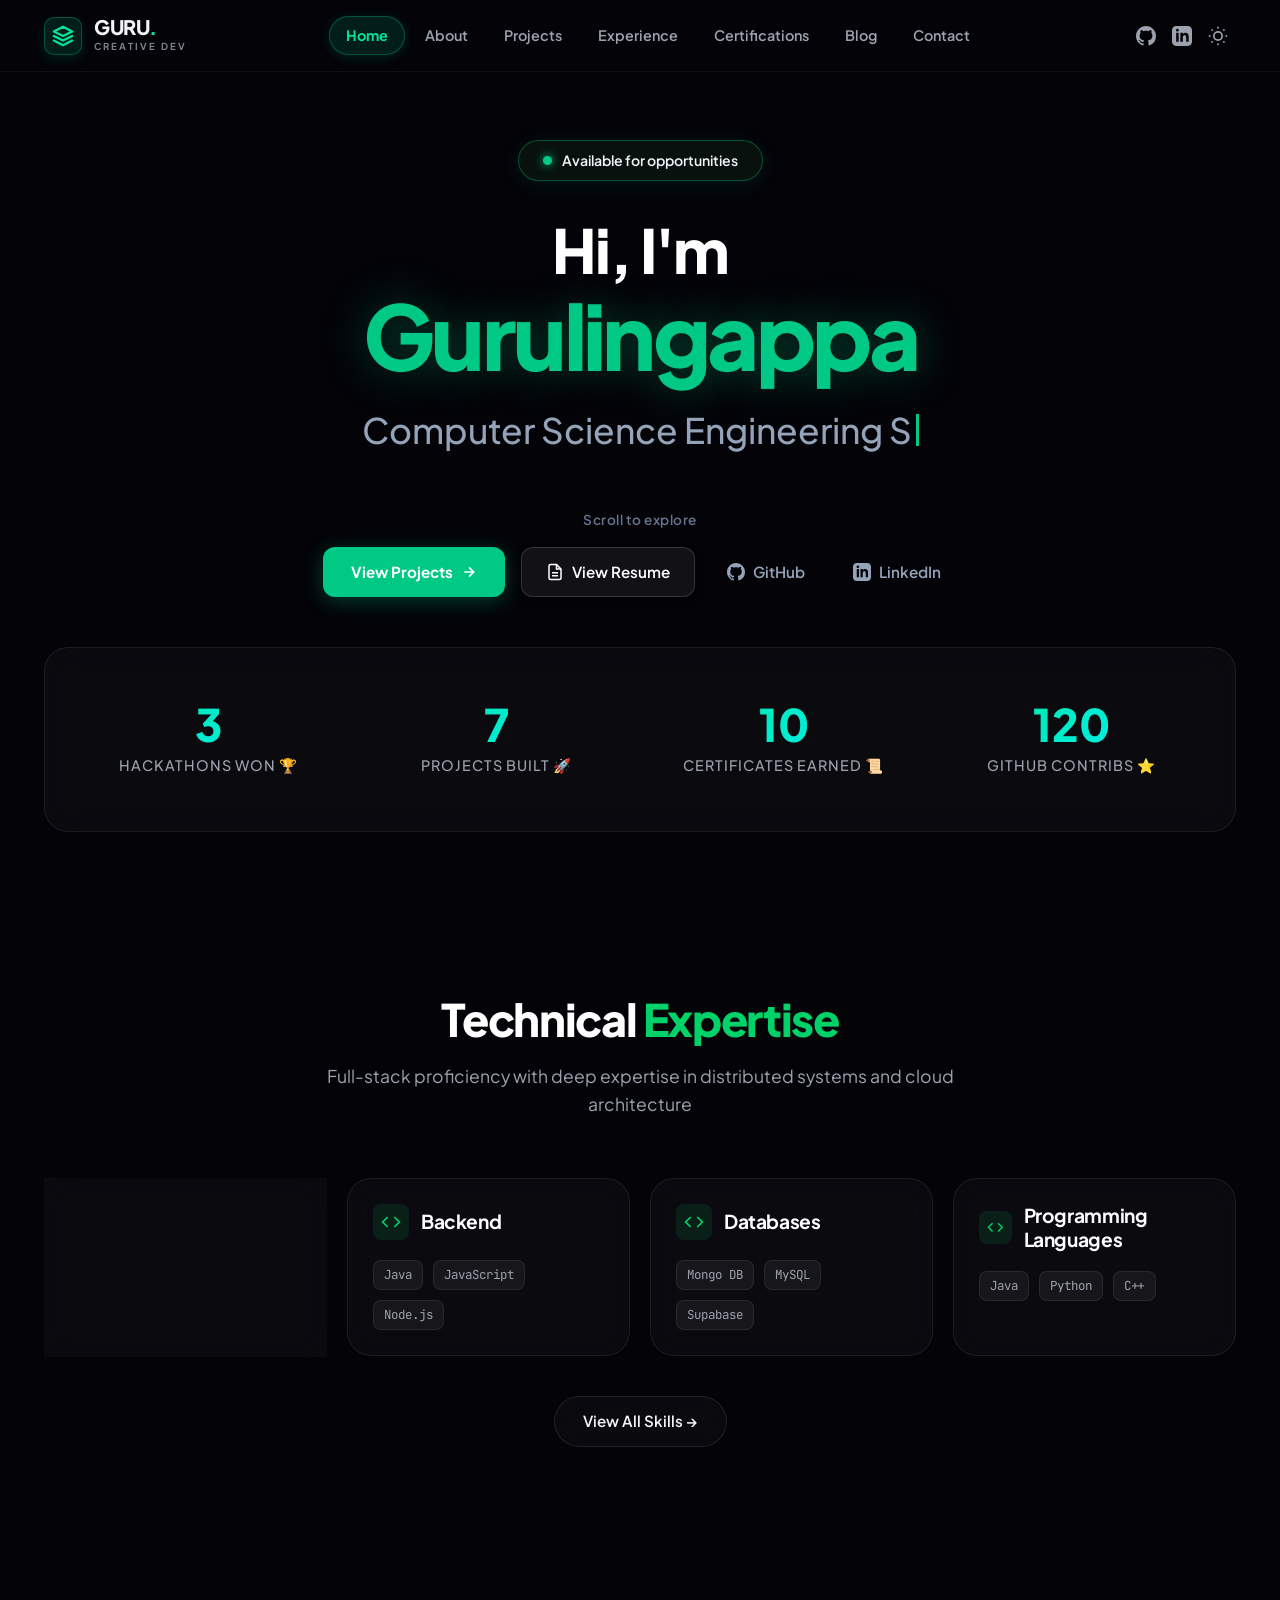
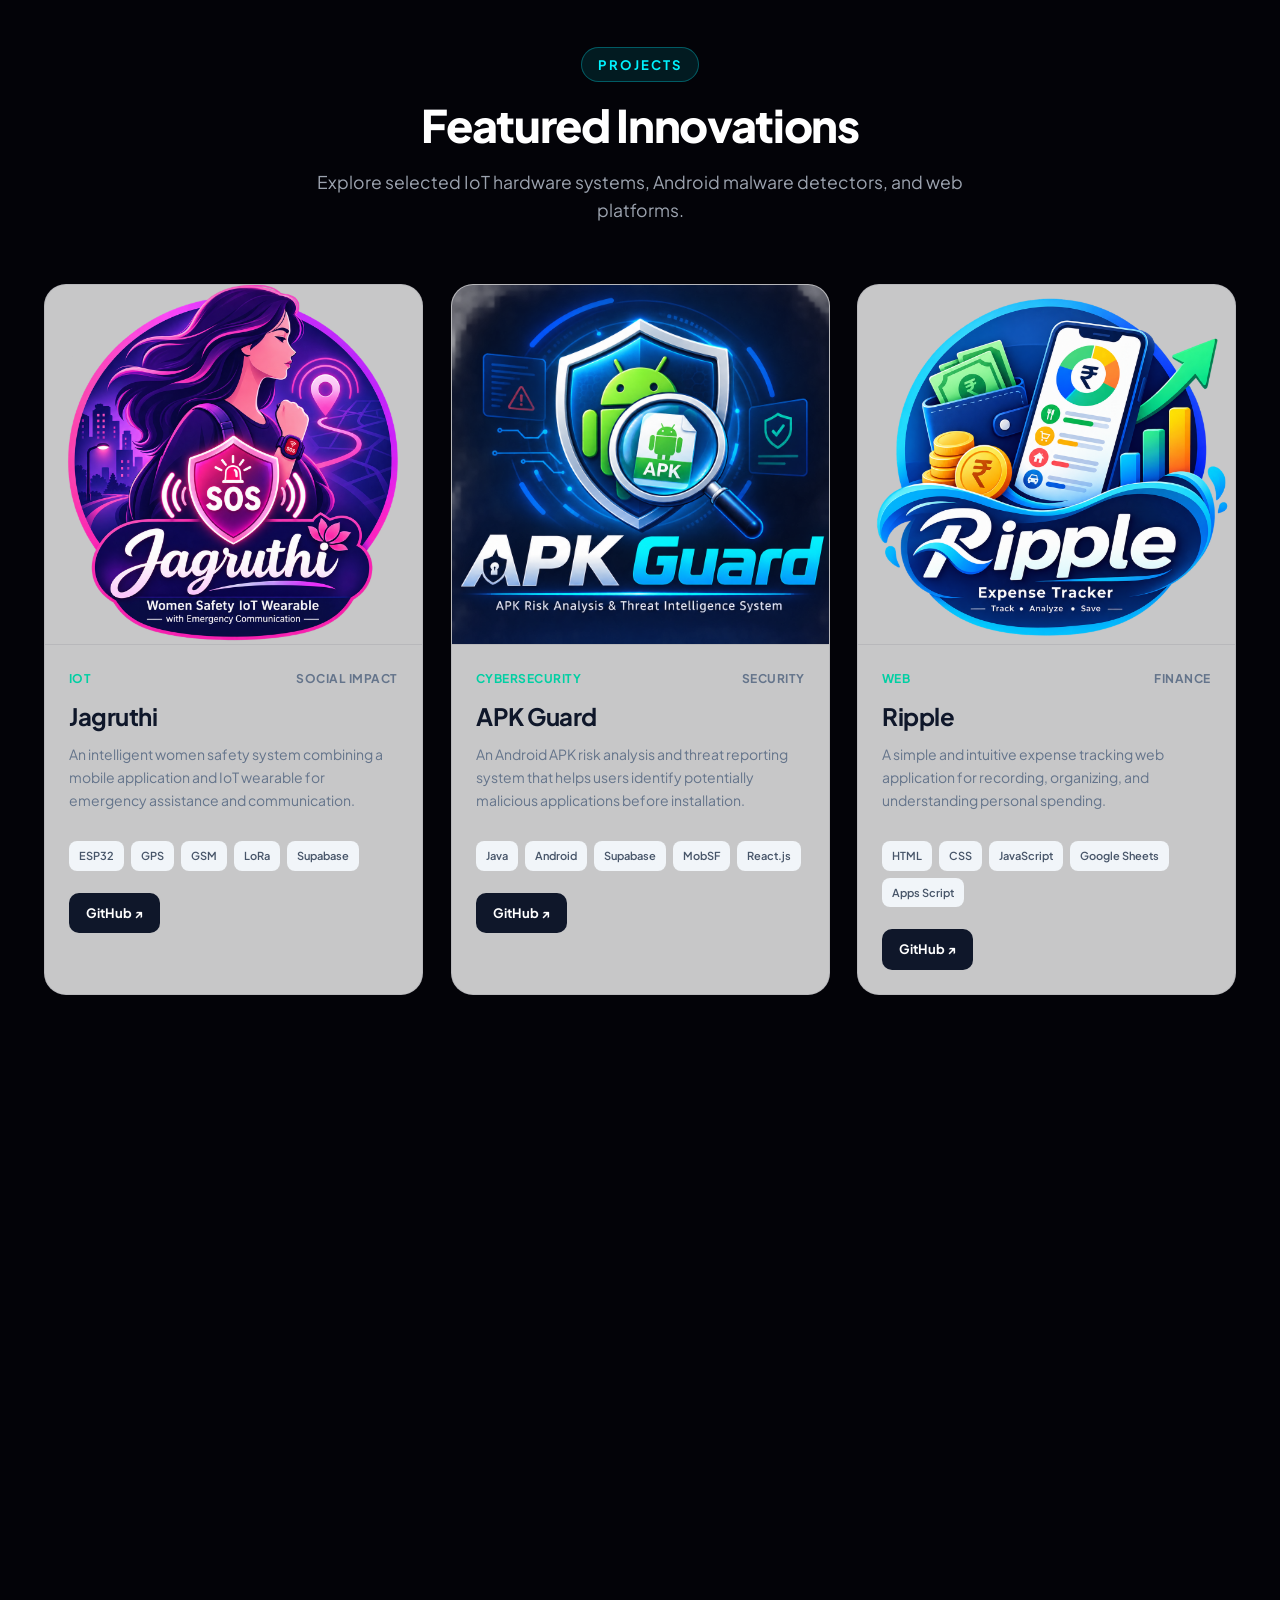
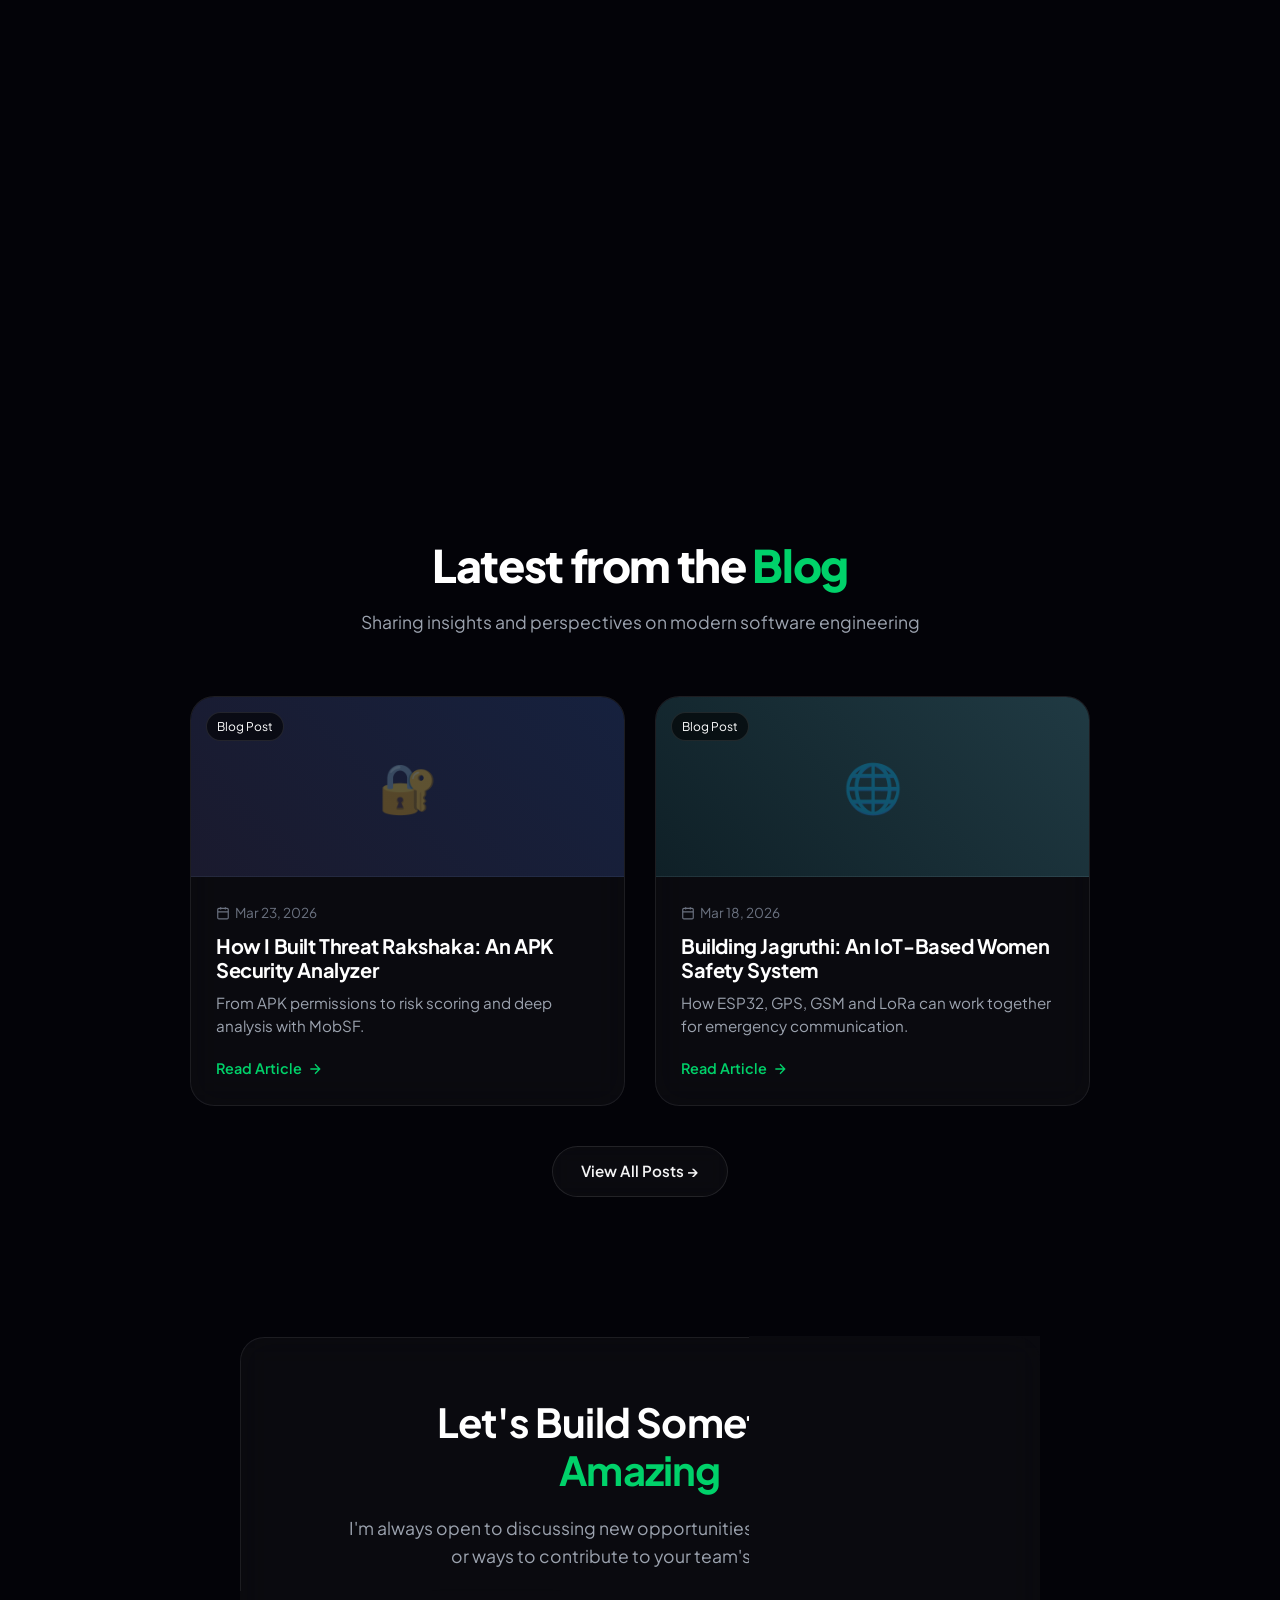
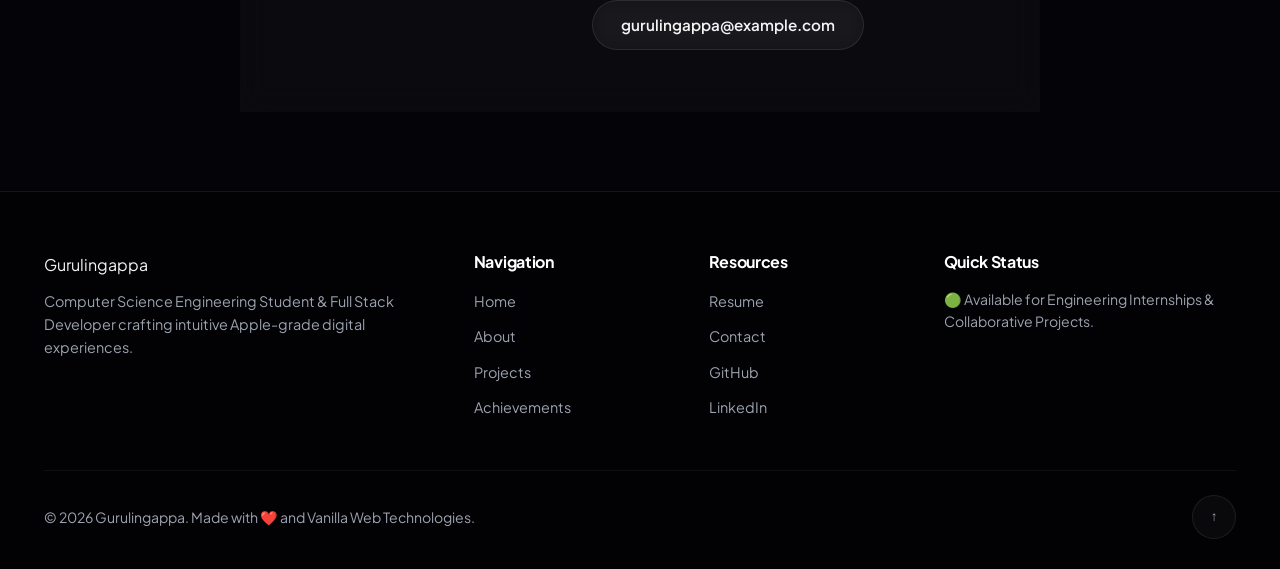
==== index.html @ 9b3f4ee7 "Add files via upload" ====
<!DOCTYPE html>
<html lang="en">
<head>
  <meta charset="UTF-8">
  <meta name="viewport" content="width=device-width, initial-scale=1.0">
  <meta name="description" content="Gurulingappa - Computer Science Engineering Student, IoT & AI Enthusiast. Award-winning personal portfolio website.">
  <meta name="keywords" content="Gurulingappa, Portfolio, IoT Developer, ESP32, Spring Boot, Web Developer, Hackathon Winner">
  <meta name="author" content="Gurulingappa">
  <title>Gurulingappa | Award-Winning Portfolio</title>
  
  <!-- CSS Design System -->
  <link rel="stylesheet" href="css/style.css">
  <link rel="stylesheet" href="css/animations.css">
  <link rel="stylesheet" href="css/responsive.css">
</head>
<body>

  <!-- Ambient Radial Glowing Orbs & Background Grid -->
  <div class="bg-grid-pattern"></div>
  <div class="ambient-orb orb-1"></div>
  <div class="ambient-orb orb-2"></div>

  <!-- Scroll Progress Indicator -->
  <div id="scroll-progress"></div>

  <!-- Animated Page Loader -->
  <div id="page-loader">
    <div class="loader-spinner"></div>
    <div class="loader-text">GURULINGAPPA</div>
  </div>

  <!-- Sticky Navbar (RSD Style Pill Design) -->
  <header class="navbar">
    <div class="container nav-container">
      <a href="index.html" class="brand-logo-container">
        <div class="brand-icon-box">
          <svg width="22" height="22" viewBox="0 0 24 24" fill="none" stroke="currentColor" stroke-width="2.5" stroke-linecap="round" stroke-linejoin="round">
            <path d="M12 2L2 7l10 5 10-5-10-5zM2 17l10 5 10-5M2 12l10 5 10-5"/>
          </svg>
        </div>
        <div class="brand-text-group">
          <div class="brand-title">GURU<span class="brand-dot-green">.</span></div>
          <div class="brand-subtitle">CREATIVE DEV</div>
        </div>
      </a>

      <nav class="nav-links">
        <a href="index.html" class="nav-link active">Home</a>
        <a href="about.html" class="nav-link">About</a>
        <a href="projects.html" class="nav-link">Projects</a>
        <a href="achievements.html" class="nav-link">Experience</a>
        <a href="resume.html" class="nav-link">Certifications</a>
        <a href="blog.html" class="nav-link">Blog</a>
        <a href="contact.html" class="nav-link">Contact</a>
      </nav>

      <div class="nav-actions">
        <a href="https://github.com/GuruB-Codes" target="_blank" rel="noopener" class="nav-action-icon" title="GitHub">
          <svg width="20" height="20" fill="currentColor" viewBox="0 0 24 24"><path d="M12 0C5.37 0 0 5.37 0 12c0 5.31 3.435 9.795 8.205 11.385.6.105.825-.255.825-.57 0-.285-.015-1.23-.015-2.235-3.015.555-3.795-.735-4.035-1.41-.135-.345-.72-1.41-1.23-1.695-.42-.225-1.02-.78-.015-.795.945-.015 1.62.87 1.845 1.23 1.08 1.815 2.805 1.305 3.495.99.105-.78.42-1.305.765-1.605-2.67-.3-5.46-1.335-5.46-5.925 0-1.305.465-2.385 1.23-3.225-.12-.3-.54-1.53.12-3.18 0 0 1.005-.315 3.3 1.23.96-.27 1.98-.405 3-.405s2.04.135 3 .405c2.295-1.56 3.3-1.23 3.3-1.23.66 1.65.24 2.88.12 3.18.765.84 1.23 1.905 1.23 3.225 0 4.605-2.805 5.625-5.475 5.925.435.375.81 1.095.81 2.22 0 1.605-.015 2.895-.015 3.3 0 .315.225.69.825.57A12.02 12.02 0 0024 12c0-6.63-5.37-12-12-12z"/></svg>
        </a>
        <a href="https://linkedin.com/in/gurub-dev" target="_blank" rel="noopener" class="nav-action-icon" title="LinkedIn">
          <svg width="20" height="20" fill="currentColor" viewBox="0 0 24 24"><path d="M19 0h-14c-2.761 0-5 2.239-5 5v14c0 2.761 2.239 5 5 5h14c2.762 0 5-2.239 5-5v-14c0-2.761-2.238-5-5-5zm-11 19h-3v-11h3v11zm-1.5-12.268c-.966 0-1.75-.79-1.75-1.764s.784-1.764 1.75-1.764 1.75.79 1.75 1.764-.783 1.764-1.75 1.764zm13.5 12.268h-3v-5.604c0-3.368-4-3.113-4 0v5.604h-3v-11h3v1.765c1.396-2.586 7-2.777 7 2.476v6.759z"/></svg>
        </a>
        <button class="nav-action-icon theme-toggle-btn" title="Toggle Theme" aria-label="Toggle Theme">
          <svg class="sun-icon" width="20" height="20" fill="none" stroke="currentColor" stroke-width="2" viewBox="0 0 24 24"><circle cx="12" cy="12" r="5"></circle><line x1="12" y1="1" x2="12" y2="3"></line><line x1="12" y1="21" x2="12" y2="23"></line><line x1="4.22" y1="4.22" x2="5.64" y2="5.64"></line><line x1="18.36" y1="18.36" x2="19.78" y2="19.78"></line><line x1="1" y1="12" x2="3" y2="12"></line><line x1="21" y1="12" x2="23" y2="12"></line><line x1="4.22" y1="19.78" x2="5.64" y2="18.36"></line><line x1="18.36" y1="5.64" x2="19.78" y2="4.22"></line></svg>
        </button>
        <button class="mobile-toggle" aria-label="Toggle Navigation Menu">☰</button>
      </div>
    </div>
  </header>

  <!-- Hero Section (RSD Centered Design) -->
  <section id="hero" class="hero-section">
    <div class="container">
      <div class="hero-centered-content">
        <!-- Status Pill Badge -->
        <div class="availability-badge reveal">
          <span class="status-pulse-dot"></span> Available for opportunities
        </div>

        <!-- Main Title & Mint Name -->
        <h1 class="hero-greeting-title reveal">Hi, I'm</h1>
        <h2 class="hero-name-mint reveal">Gurulingappa</h2>
        
        <!-- Role Typewriter Line -->
        <div class="hero-typing-wrapper reveal">
          <span id="typing-text"></span>
          <span class="typing-cursor"></span>
        </div>

        <!-- Action Bar & CTA Buttons -->
        <div class="hero-action-bar reveal">
          <div class="scroll-explore-text">Scroll to explore</div>
          <div class="hero-button-row">
            <a href="projects.html" class="btn btn-primary-mint btn-magnetic">
              View Projects
              <svg width="16" height="16" fill="none" stroke="currentColor" stroke-width="2.5" viewBox="0 0 24 24"><path d="M5 12h14M12 5l7 7-7 7"/></svg>
            </a>
            <a href="assets/Gurulingappa_CSE.pdf" target="_blank" class="btn btn-resume-card btn-magnetic">
              <svg width="18" height="18" fill="none" stroke="currentColor" stroke-width="2" viewBox="0 0 24 24"><path d="M14 2H6a2 2 0 0 0-2 2v16a2 2 0 0 0 2 2h12a2 2 0 0 0 2-2V8z"></path><polyline points="14 2 14 8 20 8"></polyline><line x1="16" y1="13" x2="8" y2="13"></line><line x1="16" y1="17" x2="8" y2="17"></line></svg>
              View Resume
            </a>
            <a href="https://github.com/GuruB-Codes" target="_blank" rel="noopener" class="hero-link-btn">
              <svg width="18" height="18" fill="currentColor" viewBox="0 0 24 24"><path d="M12 0C5.37 0 0 5.37 0 12c0 5.31 3.435 9.795 8.205 11.385.6.105.825-.255.825-.57 0-.285-.015-1.23-.015-2.235-3.015.555-3.795-.735-4.035-1.41-.135-.345-.72-1.41-1.23-1.695-.42-.225-1.02-.78-.015-.795.945-.015 1.62.87 1.845 1.23 1.08 1.815 2.805 1.305 3.495.99.105-.78.42-1.305.765-1.605-2.67-.3-5.46-1.335-5.46-5.925 0-1.305.465-2.385 1.23-3.225-.12-.3-.54-1.53.12-3.18 0 0 1.005-.315 3.3 1.23.96-.27 1.98-.405 3-.405s2.04.135 3 .405c2.295-1.56 3.3-1.23 3.3-1.23.66 1.65.24 2.88.12 3.18.765.84 1.23 1.905 1.23 3.225 0 4.605-2.805 5.625-5.475 5.925.435.375.81 1.095.81 2.22 0 1.605-.015 2.895-.015 3.3 0 .315.225.69.825.57A12.02 12.02 0 0024 12c0-6.63-5.37-12-12-12z"/></svg>
              GitHub
            </a>
            <a href="https://linkedin.com/in/gurub-dev" target="_blank" rel="noopener" class="hero-link-btn">
              <svg width="18" height="18" fill="currentColor" viewBox="0 0 24 24"><path d="M19 0h-14c-2.761 0-5 2.239-5 5v14c0 2.761 2.239 5 5 5h14c2.762 0 5-2.239 5-5v-14c0-2.761-2.238-5-5-5zm-11 19h-3v-11h3v11zm-1.5-12.268c-.966 0-1.75-.79-1.75-1.764s.784-1.764 1.75-1.764 1.75.79 1.75 1.764-.783 1.764-1.75 1.764zm13.5 12.268h-3v-5.604c0-3.368-4-3.113-4 0v5.604h-3v-11h3v1.765c1.396-2.586 7-2.777 7 2.476v6.759z"/></svg>
              LinkedIn
            </a>
          </div>
        </div>
      </div>

      <!-- Quick Animated Counters Banner -->
      <div class="stats-banner glass-card reveal-zoom delay-2" style="margin-top: 50px;">
        <div class="stat-item">
          <div class="stat-number counter-value" data-target="3">0</div>
          <div class="stat-label">Hackathons Won 🏆</div>
        </div>
        <div class="stat-item">
          <div class="stat-number counter-value" data-target="7">0</div>
          <div class="stat-label">Projects Built 🚀</div>
        </div>
        <div class="stat-item">
          <div class="stat-number counter-value" data-target="10">0</div>
          <div class="stat-label">Certificates Earned 📜</div>
        </div>
        <div class="stat-item">
          <div class="stat-number counter-value" data-target="120">0</div>
          <div class="stat-label">GitHub Contribs ⭐</div>
        </div>
      </div>
    </div>
  </section>

  <!-- Technical Expertise Section -->
  <section id="expertise" class="section">
    <div class="container">
      <div class="section-header reveal">
        <h2 class="section-title">Technical <span style="color: #00d26a;">Expertise</span></h2>
        <p class="section-subtitle">Full-stack proficiency with deep expertise in distributed systems and cloud architecture</p>
      </div>

      <div class="skills-grid" style="grid-template-columns: repeat(auto-fit, minmax(260px, 1fr)); margin-bottom: 40px; gap: 20px;">
        <!-- Frontend -->
        <div class="glass-card reveal-left" style="display: flex; flex-direction: column; padding: 25px;">
          <div style="display: flex; align-items: center; margin-bottom: 20px;">
            <div style="background: rgba(0, 210, 106, 0.1); color: #00d26a; padding: 8px; border-radius: 8px; margin-right: 12px; display: flex; align-items: center; justify-content: center;">
              <svg width="20" height="20" fill="none" stroke="currentColor" stroke-width="2" viewBox="0 0 24 24"><polyline points="16 18 22 12 16 6"></polyline><polyline points="8 6 2 12 8 18"></polyline></svg>
            </div>
            <h3 style="margin: 0; font-size: 1.2rem;">Frontend</h3>
          </div>
          <div style="display: flex; flex-wrap: wrap; gap: 10px;">
            <span class="tech-pill">React</span>
            <span class="tech-pill">Bootstrap</span>
            <span class="tech-pill">CSS</span>
            <span class="tech-pill">HTML</span>
            <span class="tech-pill">JavaScript</span>
          </div>
        </div>

        <!-- Backend -->
        <div class="glass-card reveal" style="display: flex; flex-direction: column; padding: 25px;">
          <div style="display: flex; align-items: center; margin-bottom: 20px;">
            <div style="background: rgba(0, 210, 106, 0.1); color: #00d26a; padding: 8px; border-radius: 8px; margin-right: 12px; display: flex; align-items: center; justify-content: center;">
              <svg width="20" height="20" fill="none" stroke="currentColor" stroke-width="2" viewBox="0 0 24 24"><polyline points="16 18 22 12 16 6"></polyline><polyline points="8 6 2 12 8 18"></polyline></svg>
            </div>
            <h3 style="margin: 0; font-size: 1.2rem;">Backend</h3>
          </div>
          <div style="display: flex; flex-wrap: wrap; gap: 10px;">
            <span class="tech-pill">Java</span>
            <span class="tech-pill">JavaScript</span>
            <span class="tech-pill">Node.js</span>
          </div>
        </div>

        <!-- Databases -->
        <div class="glass-card reveal" style="display: flex; flex-direction: column; padding: 25px;">
          <div style="display: flex; align-items: center; margin-bottom: 20px;">
            <div style="background: rgba(0, 210, 106, 0.1); color: #00d26a; padding: 8px; border-radius: 8px; margin-right: 12px; display: flex; align-items: center; justify-content: center;">
              <svg width="20" height="20" fill="none" stroke="currentColor" stroke-width="2" viewBox="0 0 24 24"><polyline points="16 18 22 12 16 6"></polyline><polyline points="8 6 2 12 8 18"></polyline></svg>
            </div>
            <h3 style="margin: 0; font-size: 1.2rem;">Databases</h3>
          </div>
          <div style="display: flex; flex-wrap: wrap; gap: 10px;">
            <span class="tech-pill">Mongo DB</span>
            <span class="tech-pill">MySQL</span>
            <span class="tech-pill">Supabase</span>
          </div>
        </div>

        <!-- Programming Languages -->
        <div class="glass-card reveal-right" style="display: flex; flex-direction: column; padding: 25px;">
          <div style="display: flex; align-items: center; margin-bottom: 20px;">
            <div style="background: rgba(0, 210, 106, 0.1); color: #00d26a; padding: 8px; border-radius: 8px; margin-right: 12px; display: flex; align-items: center; justify-content: center;">
              <svg width="20" height="20" fill="none" stroke="currentColor" stroke-width="2" viewBox="0 0 24 24"><polyline points="16 18 22 12 16 6"></polyline><polyline points="8 6 2 12 8 18"></polyline></svg>
            </div>
            <h3 style="margin: 0; font-size: 1.2rem; line-height: 1.2;">Programming Languages</h3>
          </div>
          <div style="display: flex; flex-wrap: wrap; gap: 10px;">
            <span class="tech-pill">Java</span>
            <span class="tech-pill">Python</span>
            <span class="tech-pill">C++</span>
          </div>
        </div>
      </div>

      <div style="text-align: center;" class="reveal-zoom">
        <a href="about.html#technical-skills" class="btn btn-secondary" style="background: var(--bg-card); color: var(--text-primary); border: 1px solid rgba(255, 255, 255, 0.1);">View All Skills &rarr;</a>
      </div>
    </div>
  </section>

  <!-- Featured Projects Showcase -->
  <section id="projects" class="section">
    <div class="container">
      <div class="section-header reveal">
        <span class="section-tag">PROJECTS</span>
        <h2 class="section-title">Featured Innovations</h2>
        <p class="section-subtitle">Explore selected IoT hardware systems, Android malware detectors, and web platforms.</p>
      </div>

      <div class="projects-grid" id="projects-container">
        <!-- ================= JAGRUTHI ================= -->
        <article class="project-card reveal" data-category="IoT Android">
          <div class="project-image">
            <img src="assets/projects/jagruthi.png" alt="Jagruthi" style="width: 100%; height: 100%; object-fit: cover; display: block;">
          </div>
          <div class="project-content">
            <div class="project-meta">
              <span class="project-category">IoT</span>
              <span class="project-status">Social Impact</span>
            </div>
            <h3>Jagruthi</h3>
            <p>
              An intelligent women safety system combining a mobile application
              and IoT wearable for emergency assistance and communication.
            </p>
            <div class="project-tags">
              <span>ESP32</span>
              <span>GPS</span>
              <span>GSM</span>
              <span>LoRa</span>
              <span>Supabase</span>
            </div>
            <div class="project-actions">
              <a href="https://github.com/GuruB-Codes" target="_blank" rel="noopener" class="project-btn">GitHub ↗</a>
            </div>
          </div>
        </article>

        <!-- ================= APK GUARD ================= -->
        <article class="project-card reveal" data-category="Cybersecurity Android">
          <div class="project-image">
            <img src="assets/projects/apkguard.png" alt="APK Guard" style="width: 100%; height: 100%; object-fit: cover; display: block;">
          </div>
          <div class="project-content">
            <div class="project-meta">
              <span class="project-category">Cybersecurity</span>
              <span class="project-status">Security</span>
            </div>
            <h3>APK Guard</h3>
            <p>
              An Android APK risk analysis and threat reporting system that
              helps users identify potentially malicious applications before
              installation.
            </p>
            <div class="project-tags">
              <span>Java</span>
              <span>Android</span>
              <span>Supabase</span>
              <span>MobSF</span>
              <span>React.js</span>
            </div>
            <div class="project-actions">
              <a href="https://github.com/GuruB-Codes" target="_blank" rel="noopener" class="project-btn">GitHub ↗</a>
            </div>
          </div>
        </article>

        <!-- ================= RIPPLE ================= -->
        <article class="project-card reveal" data-category="Web">
          <div class="project-image">
            <img src="assets/projects/ripple.png" alt="Ripple" style="width: 100%; height: 100%; object-fit: cover; display: block;">
          </div>
          <div class="project-content">
            <div class="project-meta">
              <span class="project-category">Web</span>
              <span class="project-status">Finance</span>
            </div>
            <h3>Ripple</h3>
            <p>
              A simple and intuitive expense tracking web application for
              recording, organizing, and understanding personal spending.
            </p>
            <div class="project-tags">
              <span>HTML</span>
              <span>CSS</span>
              <span>JavaScript</span>
              <span>Google Sheets</span>
              <span>Apps Script</span>
            </div>
            <div class="project-actions">
              <a href="https://github.com/GuruB-Codes" target="_blank" rel="noopener" class="project-btn">GitHub ↗</a>
            </div>
          </div>
        </article>
      </div>

      <div style="text-align: center; margin-top: 40px;" class="reveal">
        <a href="projects.html" class="btn btn-primary">View All Projects &rarr;</a>
      </div>
    </div>
  </section>

  <!-- Work Experience Section -->
  <section id="work-experience" class="section">
    <div class="container">
      <div class="section-header reveal">
        <h2 class="section-title">Work <span style="color: #00d26a;">Experience</span></h2>
        <p class="section-subtitle">Building at scale in world-class engineering organizations</p>
      </div>

      <div class="experience-list" style="max-width: 800px; margin: 0 auto 40px auto; display: flex; flex-direction: column; gap: 20px;">
        
        <div class="glass-card reveal" style="padding: 30px; text-align: left;">
          <div style="display: flex; justify-content: space-between; align-items: center; margin-bottom: 8px;">
            <h3 style="margin: 0; font-size: 1.3rem;">Front End Web Development Internship</h3>
            <span style="font-family: var(--font-mono); font-size: 0.85rem; color: var(--text-dim);">Aug 2025 &ndash; Sep 2025</span>
          </div>
          <div style="color: #00d26a; font-weight: 600; margin-bottom: 20px;">Edunet Foundation (IBM SkillsBuild)</div>
          
          <ul style="list-style: none; margin: 0; padding-left: 0; color: var(--text-muted); font-size: 0.95rem;">
            <li style="margin-bottom: 10px; position: relative; padding-left: 20px;"><span style="color: #00d26a; position: absolute; left: 0;">•</span> Developed responsive web applications using HTML, CSS, and JavaScript with reusable components.</li>
            <li style="margin-bottom: 10px; position: relative; padding-left: 20px;"><span style="color: #00d26a; position: absolute; left: 0;">•</span> Debugged web applications and improved cross-device compatibility and functionality.</li>
            <li style="position: relative; padding-left: 20px;"><span style="color: #00d26a; position: absolute; left: 0;">•</span> Implemented interactive UI features and optimized frontend code for improved performance and usability.</li>
          </ul>
          <button onclick="openModal('assets/certificates/Edunet_Intern.jpg')" class="btn btn-secondary" style="font-size: 0.8rem; padding: 0.4rem 0.8rem; margin-top: 15px;">
            <i class="fas fa-external-link-alt" style="margin-right: 5px;"></i> Certificate
          </button>
        </div>
        
      </div>

      <div style="text-align: center;" class="reveal-zoom">
        <a href="achievements.html" class="btn btn-secondary" style="background: var(--bg-card); color: var(--text-primary); border: 1px solid rgba(255, 255, 255, 0.1);">Full Experience &rarr;</a>
      </div>
    </div>
  </section>


  <!-- Blog Section -->
  <section id="blog" class="section">
    <div class="container">
      <div class="section-header reveal">
        <h2 class="section-title">Latest from the <span style="color: #00d26a;">Blog</span></h2>
        <p class="section-subtitle">Sharing insights and perspectives on modern software engineering</p>
      </div>

      <div class="blog-grid" style="display: grid; grid-template-columns: repeat(auto-fit, minmax(320px, 1fr)); gap: 30px; margin-bottom: 40px; max-width: 900px; margin-left: auto; margin-right: auto;">
        
        <!-- Card 1 -->
        <div class="glass-card reveal-left" style="display: flex; flex-direction: column; overflow: hidden; padding: 0;">
          <div style="height: 180px; background: linear-gradient(45deg, #1a1a2e, #16213e); position: relative; display: flex; align-items: center; justify-content: center; border-bottom: 1px solid rgba(255,255,255,0.05);">
            <span style="position: absolute; top: 15px; left: 15px; background: rgba(0, 0, 0, 0.6); padding: 4px 10px; border-radius: 20px; font-size: 0.75rem; border: 1px solid rgba(255,255,255,0.1); color: #fff;">Blog Post</span>
            <div style="font-size: 3rem; opacity: 0.3;">🔐</div>
          </div>
          <div style="padding: 25px;">
            <div style="font-size: 0.85rem; color: var(--text-dim); margin-bottom: 10px; display: flex; align-items: center; gap: 5px;">
              <svg width="14" height="14" fill="none" stroke="currentColor" stroke-width="2" viewBox="0 0 24 24"><rect x="3" y="4" width="18" height="18" rx="2" ry="2"></rect><line x1="16" y1="2" x2="16" y2="6"></line><line x1="8" y1="2" x2="8" y2="6"></line><line x1="3" y1="10" x2="21" y2="10"></line></svg>
              Mar 23, 2026
            </div>
            <h3 style="margin: 0 0 10px 0; font-size: 1.25rem;">How I Built Threat Rakshaka: An APK Security Analyzer</h3>
            <p style="color: var(--text-muted); font-size: 0.95rem; margin-bottom: 20px; line-height: 1.5;">From APK permissions to risk scoring and deep analysis with MobSF.</p>
            <a href="blog.html" style="color: #00d26a; font-weight: 600; font-size: 0.9rem; text-decoration: none; display: flex; align-items: center; gap: 5px;">Read Article <svg width="16" height="16" fill="none" stroke="currentColor" stroke-width="2" viewBox="0 0 24 24"><path d="M5 12h14M12 5l7 7-7 7"/></svg></a>
          </div>
        </div>

        <!-- Card 2 -->
        <div class="glass-card reveal-right" style="display: flex; flex-direction: column; overflow: hidden; padding: 0;">
          <div style="height: 180px; background: linear-gradient(45deg, #0f2027, #203a43); position: relative; display: flex; align-items: center; justify-content: center; border-bottom: 1px solid rgba(255,255,255,0.05);">
            <span style="position: absolute; top: 15px; left: 15px; background: rgba(0, 0, 0, 0.6); padding: 4px 10px; border-radius: 20px; font-size: 0.75rem; border: 1px solid rgba(255,255,255,0.1); color: #fff;">Blog Post</span>
            <div style="font-size: 3rem; opacity: 0.3;">🌐</div>
          </div>
          <div style="padding: 25px;">
            <div style="font-size: 0.85rem; color: var(--text-dim); margin-bottom: 10px; display: flex; align-items: center; gap: 5px;">
              <svg width="14" height="14" fill="none" stroke="currentColor" stroke-width="2" viewBox="0 0 24 24"><rect x="3" y="4" width="18" height="18" rx="2" ry="2"></rect><line x1="16" y1="2" x2="16" y2="6"></line><line x1="8" y1="2" x2="8" y2="6"></line><line x1="3" y1="10" x2="21" y2="10"></line></svg>
              Mar 18, 2026
            </div>
            <h3 style="margin: 0 0 10px 0; font-size: 1.25rem;">Building Jagruthi: An IoT-Based Women Safety System</h3>
            <p style="color: var(--text-muted); font-size: 0.95rem; margin-bottom: 20px; line-height: 1.5;">How ESP32, GPS, GSM and LoRa can work together for emergency communication.</p>
            <a href="blog.html" style="color: #00d26a; font-weight: 600; font-size: 0.9rem; text-decoration: none; display: flex; align-items: center; gap: 5px;">Read Article <svg width="16" height="16" fill="none" stroke="currentColor" stroke-width="2" viewBox="0 0 24 24"><path d="M5 12h14M12 5l7 7-7 7"/></svg></a>
          </div>
        </div>

      </div>

      <div style="text-align: center;" class="reveal-zoom">
        <a href="blog.html" class="btn btn-secondary" style="background: var(--bg-card); color: var(--text-primary); border: 1px solid rgba(255, 255, 255, 0.1);">View All Posts &rarr;</a>
      </div>
    </div>
  </section>

  <!-- CTA Section -->
  <section id="cta" class="section" style="padding-top: 40px; padding-bottom: 80px;">
    <div class="container">
      <div class="glass-card reveal-zoom" style="max-width: 800px; margin: 0 auto; text-align: center; padding: 60px 40px;">
        <h2 style="font-size: 2.5rem; margin-bottom: 20px; line-height: 1.2;">
          Let's Build Something<br>
          <span style="color: #00d26a;">Amazing</span>
        </h2>
        <p style="color: var(--text-muted); font-size: 1.1rem; max-width: 600px; margin: 0 auto 30px auto; line-height: 1.6;">
          I'm always open to discussing new opportunities, interesting projects, or ways to contribute to your team's success.
        </p>
        <div style="display: flex; justify-content: center; align-items: center; gap: 15px; flex-wrap: wrap;">
          <a href="contact.html" class="btn btn-primary" style="background: #00d26a; color: #111; font-weight: 600; padding: 12px 28px; border: none; box-shadow: 0 4px 15px rgba(0, 210, 106, 0.3);">Get In Touch &rarr;</a>
          <a href="mailto:gurulingappa@example.com" class="btn btn-secondary" style="background: var(--bg-card); color: var(--text-primary); border: 1px solid rgba(255, 255, 255, 0.1); padding: 12px 28px; text-transform: none; letter-spacing: 0;">gurulingappa@example.com</a>
        </div>
      </div>
    </div>
  </section>

  <!-- Certificate Modal -->
  <div id="certModal" class="modal" onclick="closeModal()">
    <span class="modal-close" onclick="closeModal()">&times;</span>
    <img class="modal-content" id="modalImg">
  </div>

  <!-- Footer -->
  <footer class="footer">
    <div class="container">
      <div class="footer-grid">
        <div class="footer-brand">
          <a href="index.html" class="brand-logo">
            <span class="brand-dot"></span> Gurulingappa
          </a>
          <p>Computer Science Engineering Student &amp; Full Stack Developer crafting intuitive Apple-grade digital experiences.</p>
        </div>

        <div>
          <h4 class="footer-col-title">Navigation</h4>
          <ul class="footer-links">
            <li><a href="index.html">Home</a></li>
            <li><a href="about.html">About</a></li>
            <li><a href="projects.html">Projects</a></li>
            <li><a href="achievements.html">Achievements</a></li>
          </ul>
        </div>

        <div>
          <h4 class="footer-col-title">Resources</h4>
          <ul class="footer-links">
            <li><a href="resume.html">Resume</a></li>
            <li><a href="contact.html">Contact</a></li>
            <li><a href="https://github.com/gurulingappa" target="_blank" rel="noopener">GitHub</a></li>
            <li><a href="https://linkedin.com/in/gurulingappa" target="_blank" rel="noopener">LinkedIn</a></li>
          </ul>
        </div>

        <div>
          <h4 class="footer-col-title">Quick Status</h4>
          <p style="font-size: 0.88rem; margin-bottom: 12px;">🟢 Available for Engineering Internships &amp; Collaborative Projects.</p>
        </div>
      </div>

      <div class="footer-bottom">
        <div>© 2026 Gurulingappa. Made with ❤️ and Vanilla Web Technologies.</div>
        <button id="back-to-top" class="back-to-top-btn" title="Back to Top">↑</button>
      </div>
    </div>
  </footer>

  <!-- Core JavaScript Controllers -->
  <script src="js/main.js"></script>
  <script src="js/navigation.js"></script>
  <script src="js/particles.js"></script>
  <script src="js/typing.js"></script>
  <script src="js/animations.js"></script>
  <script src="js/project-filter.js"></script>
  <script src="js/github.js"></script>
</body>
</html>
---- css/style.css ----
/* ==========================================================================
   GURULINGAPPA PORTFOLIO - MAIN DESIGN SYSTEM
   Apple-Inspired Dark Mode UI, Glassmorphism, Premium Typography & Layouts
   ========================================================================== */

@import url('https://fonts.googleapis.com/css2?family=Plus+Jakarta+Sans:ital,wght@0,300;0,400;0,500;0,600;0,700;0,800;1,400&family=JetBrains+Mono:wght@400;500;600&display=swap');

:root {
  /* Color Palette - Dark Apple Theme */
  --bg-dark: #030308;
  --bg-card: rgba(255, 255, 255, 0.03);
  --bg-card-hover: rgba(255, 255, 255, 0.06);
  --bg-glass-nav: rgba(3, 3, 8, 0.75);
  --bg-glass-dropdown: rgba(15, 15, 25, 0.95);
  
  /* Accents */
  --accent-blue: #0071e3;
  --accent-cyan: #00f2fe;
  --accent-purple: #9d4edd;
  --accent-glow: rgba(0, 242, 254, 0.25);
  
  /* Mint / Emerald Accent (RSD Palette) */
  --accent-mint: #00E699;
  --accent-mint-hover: #00FFB2;
  --accent-mint-bg: rgba(0, 230, 153, 0.12);
  --accent-mint-border: rgba(0, 230, 153, 0.28);
  --accent-mint-glow: rgba(0, 230, 153, 0.35);
  
  /* Gradients */
  --grad-primary: linear-gradient(135deg, #00E699 0%, #0071e3 50%, #7b2cbf 100%);
  --grad-text: linear-gradient(135deg, #ffffff 0%, #a1a1aa 100%);
  --grad-accent-text: linear-gradient(135deg, #00E699 0%, #00f2fe 100%);
  --grad-card-border: linear-gradient(135deg, rgba(255, 255, 255, 0.15) 0%, rgba(255, 255, 255, 0.03) 100%);
  
  /* Typography */
  --font-main: 'Plus Jakarta Sans', -apple-system, BlinkMacSystemFont, "SF Pro Display", sans-serif;
  --font-mono: 'JetBrains Mono', monospace;
  
  /* Text colors */
  --text-main: #f4f4f5;
  --text-muted: #9ca3af;
  --text-dim: #6b7280;
  
  /* UI Geometry */
  --border-radius-sm: 8px;
  --border-radius-md: 14px;
  --border-radius-lg: 24px;
  --border-radius-full: 9999px;
  
  /* Borders */
  --border-subtle: 1px solid rgba(255, 255, 255, 0.08);
  --border-glow: 1px solid rgba(0, 230, 153, 0.4);
  
  /* Shadows */
  --shadow-sm: 0 4px 12px rgba(0, 0, 0, 0.3);
  --shadow-glow: 0 0 30px rgba(0, 230, 153, 0.25);
  --shadow-card: 0 10px 30px -10px rgba(0, 0, 0, 0.5);

  /* Transitions */
  --transition-fast: 0.2s cubic-bezier(0.16, 1, 0.3, 1);
  --transition-normal: 0.35s cubic-bezier(0.16, 1, 0.3, 1);
  --transition-slow: 0.6s cubic-bezier(0.16, 1, 0.3, 1);
}

/* Light Theme System & Color Overrides */
body.light-theme {
  --bg-dark: #f8fafc;
  --bg-card: rgba(255, 255, 255, 0.9);
  --bg-card-hover: rgba(255, 255, 255, 0.98);
  --bg-glass-nav: rgba(248, 250, 252, 0.9);
  --bg-glass-dropdown: rgba(255, 255, 255, 0.98);
  --text-main: #0f172a;
  --text-muted: #475569;
  --text-dim: #64748b;
  --border-subtle: 1px solid rgba(0, 0, 0, 0.08);
  --border-glow: 1px solid rgba(0, 230, 153, 0.4);
  --grad-text: linear-gradient(135deg, #0f172a 0%, #334155 100%);
  --shadow-card: 0 10px 30px -10px rgba(0, 0, 0, 0.06);
}

/* Headings & Text Legibility in Light Mode */
body.light-theme h1,
body.light-theme h2,
body.light-theme h3,
body.light-theme h4,
body.light-theme h5,
body.light-theme h6,
body.light-theme .hero-title,
body.light-theme .section-title,
body.light-theme .project-title,
body.light-theme .timeline-title,
body.light-theme .footer-col-title,
body.light-theme .brand-title {
  color: #0f172a !important;
}

body.light-theme p,
body.light-theme .hero-desc,
body.light-theme .section-subtitle,
body.light-theme .timeline-org,
body.light-theme .brand-subtitle {
  color: #475569 !important;
}

/* Light Theme Buttons */
body.light-theme .btn-secondary {
  background: rgba(0, 0, 0, 0.05);
  color: #0f172a;
  border: 1px solid rgba(0, 0, 0, 0.15);
}

body.light-theme .btn-secondary:hover {
  background: rgba(0, 0, 0, 0.08);
  color: #00E699;
  border-color: #00E699;
}

body.light-theme .btn-glow {
  background: rgba(0, 230, 153, 0.1);
  color: #009966;
  border: 1px solid rgba(0, 230, 153, 0.4);
}

/* Light Theme Badges & Floating Cards */
body.light-theme .floating-tech-badge {
  background: rgba(255, 255, 255, 0.95);
  color: #0f172a;
  border: 1px solid rgba(0, 0, 0, 0.12);
  box-shadow: 0 4px 16px rgba(0, 0, 0, 0.08);
}

body.light-theme .profile-oval-inner {
  background: #f1f5f9;
}

/* Light Theme Navigation & Actions */
body.light-theme .nav-action-icon {
  color: #475569;
}

body.light-theme .nav-action-icon:hover {
  color: #00E699;
}

body.light-theme .filter-btn {
  background: rgba(0, 0, 0, 0.05);
  border: 1px solid rgba(0, 0, 0, 0.1);
  color: #475569;
}

/* Light Theme Form Controls */
body.light-theme .form-label {
  color: #0f172a;
}

body.light-theme .form-input,
body.light-theme .form-textarea {
  background: #ffffff;
  border: 1px solid #cbd5e1;
  color: #0f172a;
}

body.light-theme .form-input:focus,
body.light-theme .form-textarea:focus {
  background: #ffffff;
  border-color: #00E699;
  box-shadow: 0 0 15px rgba(0, 230, 153, 0.2);
}

/* Light Theme Cards & Tech Pills */
body.light-theme .glass-card {
  background: rgba(255, 255, 255, 0.9);
  border: 1px solid rgba(0, 0, 0, 0.08);
  box-shadow: 0 10px 30px rgba(0, 0, 0, 0.04);
}

body.light-theme .tech-pill {
  background: rgba(0, 0, 0, 0.04);
  border: 1px solid rgba(0, 0, 0, 0.08);
  color: #475569;
}

/* Light Theme Footer */
body.light-theme .footer {
  background: #f1f5f9;
  border-top: 1px solid rgba(0, 0, 0, 0.08);
}

body.light-theme .footer-bottom {
  border-top: 1px solid rgba(0, 0, 0, 0.08);
  color: #64748b;
}

/* Base Reset & Core Styles */
*, *::before, *::after {
  box-sizing: border-box;
  margin: 0;
  padding: 0;
}

html {
  scroll-behavior: smooth;
  font-size: 16px;
  background-color: var(--bg-dark);
  color: var(--text-main);
  overflow-x: hidden;
}

body {
  font-family: var(--font-main);
  background-color: var(--bg-dark);
  color: var(--text-main);
  line-height: 1.6;
  min-height: 100vh;
  position: relative;
  overflow-x: hidden;
  -webkit-font-smoothing: antialiased;
  -moz-osx-font-smoothing: grayscale;
}

/* Background Particle Canvas */
#particle-canvas {
  position: fixed;
  top: 0;
  left: 0;
  width: 100vw;
  height: 100vh;
  z-index: -1;
  pointer-events: none;
}

/* Typography & Headings */
h1, h2, h3, h4, h5, h6 {
  font-weight: 700;
  line-height: 1.2;
  letter-spacing: -0.02em;
  color: #ffffff;
}

.text-gradient {
  background: var(--grad-accent-text);
  -webkit-background-clip: text;
  -webkit-text-fill-color: transparent;
}

.text-gradient-silver {
  background: var(--grad-text);
  -webkit-background-clip: text;
  -webkit-text-fill-color: transparent;
}

p {
  color: var(--text-muted);
  font-size: 1.05rem;
}

a {
  color: inherit;
  text-decoration: none;
  transition: color var(--transition-fast);
}

ul {
  list-style: none;
}

img, svg {
  max-width: 100%;
  height: auto;
  display: block;
}

/* Container */
.container {
  width: 100%;
  max-width: 1240px;
  margin: 0 auto;
  padding: 0 24px;
}

/* Scroll Progress Bar at Top */
#scroll-progress {
  position: fixed;
  top: 0;
  left: 0;
  height: 3px;
  background: var(--grad-primary);
  width: 0%;
  z-index: 1001;
  transition: width 0.1s linear;
}

/* Loader Screen */
#page-loader {
  position: fixed;
  inset: 0;
  background-color: var(--bg-dark);
  z-index: 9999;
  display: flex;
  flex-direction: column;
  align-items: center;
  justify-content: center;
  transition: opacity 0.6s ease, visibility 0.6s ease;
}

#page-loader.loaded {
  opacity: 0;
  visibility: hidden;
  pointer-events: none;
}

.loader-spinner {
  width: 60px;
  height: 60px;
  border-radius: 50%;
  border: 3px solid rgba(0, 242, 254, 0.1);
  border-top-color: var(--accent-cyan);
  border-right-color: var(--accent-blue);
  animation: spin 1s infinite linear;
}

.loader-text {
  margin-top: 20px;
  font-size: 0.9rem;
  letter-spacing: 3px;
  text-transform: uppercase;
  color: var(--accent-cyan);
  font-weight: 600;
}

/* Custom Interactive Cursor */
.custom-cursor-dot,
.custom-cursor-ring {
  pointer-events: none;
  position: fixed;
  top: 0;
  left: 0;
  transform: translate(-50%, -50%);
  border-radius: 50%;
  z-index: 9990;
  transition: opacity 0.3s ease;
}

.custom-cursor-dot {
  width: 8px;
  height: 8px;
  background-color: var(--accent-cyan);
  box-shadow: 0 0 10px var(--accent-cyan);
}

.custom-cursor-ring {
  width: 36px;
  height: 36px;
  border: 1.5px solid rgba(0, 242, 254, 0.5);
  transition: width 0.2s ease, height 0.2s ease, border-color 0.2s ease, background 0.2s ease;
}

body.cursor-hover .custom-cursor-ring {
  width: 54px;
  height: 54px;
  border-color: var(--accent-blue);
  background: rgba(0, 113, 227, 0.1);
}

/* RSD-Inspired Modern Pill Navbar */
.navbar {
  position: fixed;
  top: 0;
  left: 0;
  width: 100%;
  z-index: 1000;
  padding: 16px 0;
  transition: padding var(--transition-normal), background var(--transition-normal), backdrop-filter var(--transition-normal), border-color var(--transition-normal);
  border-bottom: 1px solid rgba(255, 255, 255, 0.05);
}

.navbar.scrolled {
  padding: 10px 0;
  background: var(--bg-glass-nav);
  backdrop-filter: blur(25px);
  -webkit-backdrop-filter: blur(25px);
  border-bottom: var(--border-subtle);
  box-shadow: 0 4px 20px rgba(0, 0, 0, 0.4);
}

.nav-container {
  display: flex;
  align-items: center;
  justify-content: space-between;
  flex-wrap: nowrap;
}

/* Brand Logo Component (Left) */
.brand-logo-container {
  display: flex;
  align-items: center;
  gap: 12px;
  text-decoration: none;
}

.brand-icon-box {
  width: 38px;
  height: 38px;
  border-radius: 10px;
  background: var(--accent-mint-bg);
  border: 1px solid var(--accent-mint-border);
  display: flex;
  align-items: center;
  justify-content: center;
  color: var(--accent-mint);
  font-weight: 800;
  font-size: 1.15rem;
  box-shadow: 0 4px 12px rgba(0, 230, 153, 0.12);
  transition: transform var(--transition-fast), box-shadow var(--transition-fast), border-color var(--transition-fast);
}

.brand-logo-container:hover .brand-icon-box {
  transform: scale(1.05);
  border-color: var(--accent-mint);
  box-shadow: 0 0 18px var(--accent-mint-glow);
}

.brand-text-group {
  display: flex;
  flex-direction: column;
  justify-content: center;
}

.brand-title {
  font-size: 1.25rem;
  font-weight: 800;
  letter-spacing: -0.02em;
  color: var(--text-main);
  line-height: 1;
}

.brand-dot-green {
  color: var(--accent-mint);
  font-weight: 900;
}

.brand-subtitle {
  font-size: 0.6rem;
  font-weight: 700;
  letter-spacing: 2px;
  text-transform: uppercase;
  color: var(--text-muted);
  opacity: 0.8;
  margin-top: 2px;
}

/* Nav Links Pill Container (Center) */
.nav-links {
  display: flex;
  align-items: center;
  gap: 4px;
  flex: 1;
  justify-content: center;
  flex-wrap: nowrap;
}

.nav-link {
  font-size: 0.9rem;
  font-weight: 600;
  color: var(--text-muted);
  padding: 7px 16px;
  border-radius: 20px;
  text-decoration: none;
  transition: all 0.25s cubic-bezier(0.16, 1, 0.3, 1);
  position: relative;
  display: inline-flex;
  align-items: center;
  justify-content: center;
}

.nav-link:hover {
  color: var(--text-main);
  background: rgba(255, 255, 255, 0.06);
}

body.light-theme .nav-link:hover {
  background: rgba(0, 0, 0, 0.05);
}

/* RSD Active Pill State */
.nav-link.active {
  color: var(--accent-mint) !important;
  background: var(--accent-mint-bg) !important;
  border: 1px solid var(--accent-mint-border);
  font-weight: 700;
  box-shadow: 0 2px 12px rgba(0, 230, 153, 0.15);
}

.nav-link::after {
  display: none;
}

/* Right Nav Actions (Socials & Theme Toggle) */
.nav-actions {
  display: flex;
  align-items: center;
  flex-shrink: 0;
}

.nav-action-icon {
  width: 36px;
  height: 36px;
  border-radius: 50%;
  background: transparent;
  display: flex;
  align-items: center;
  justify-content: center;
  color: var(--text-muted);
  transition: all var(--transition-fast);
  border: none;
  cursor: pointer;
  text-decoration: none;
}

.nav-action-icon:hover {
  color: var(--accent-mint);
  background: var(--accent-mint-bg);
  transform: translateY(-2px);
  box-shadow: 0 4px 12px rgba(0, 230, 153, 0.15);
}

/* Mobile Nav Toggle */
.mobile-toggle {
  display: none;
  background: none;
  border: none;
  color: var(--text-main);
  font-size: 1.5rem;
  cursor: pointer;
  z-index: 1002;
}

/* Buttons System */
.btn {
  display: inline-flex;
  align-items: center;
  justify-content: center;
  gap: 10px;
  padding: 12px 28px;
  border-radius: var(--border-radius-full);
  font-size: 0.95rem;
  font-weight: 600;
  cursor: pointer;
  transition: all var(--transition-normal);
  border: none;
  outline: none;
  position: relative;
  overflow: hidden;
  text-align: center;
  white-space: nowrap;
}

.btn-primary {
  background: var(--grad-accent-text);
  color: #ffffff;
  box-shadow: 0 4px 20px rgba(0, 113, 227, 0.3);
}

.btn-primary:hover {
  box-shadow: 0 6px 30px rgba(0, 242, 254, 0.5);
  transform: translateY(-2px);
}

.btn-secondary {
  background: rgba(255, 255, 255, 0.05);
  color: #ffffff;
  border: var(--border-subtle);
  backdrop-filter: blur(10px);
}

.btn-secondary:hover {
  background: rgba(255, 255, 255, 0.1);
  border-color: var(--accent-cyan);
  color: var(--accent-cyan);
  transform: translateY(-2px);
}

.btn-glow {
  background: rgba(0, 113, 227, 0.15);
  color: var(--accent-cyan);
  border: var(--border-glow);
}

.btn-glow:hover {
  background: var(--accent-blue);
  color: #ffffff;
  box-shadow: 0 0 25px var(--accent-cyan);
  transform: translateY(-2px);
}

/* Glassmorphism Cards Base */
.glass-card {
  background: var(--bg-card);
  backdrop-filter: blur(16px);
  -webkit-backdrop-filter: blur(16px);
  border: var(--border-subtle);
  border-radius: var(--border-radius-lg);
  padding: 30px;
  transition: all var(--transition-normal);
  position: relative;
  overflow: hidden;
}

.glass-card:hover {
  background: var(--bg-card-hover);
  border-color: rgba(0, 242, 254, 0.3);
  box-shadow: var(--shadow-card), 0 0 25px rgba(0, 113, 227, 0.15);
  transform: translateY(-4px);
}

/* Section Common Layout */
.section {
  padding: 100px 0;
  position: relative;
}

.section-header {
  text-align: center;
  max-width: 680px;
  margin: 0 auto 60px;
}

.section-tag {
  display: inline-block;
  padding: 6px 16px;
  border-radius: var(--border-radius-full);
  background: rgba(0, 242, 254, 0.1);
  border: 1px solid rgba(0, 242, 254, 0.3);
  color: var(--accent-cyan);
  font-size: 0.82rem;
  font-weight: 700;
  letter-spacing: 2px;
  text-transform: uppercase;
  margin-bottom: 16px;
}

.section-title {
  font-size: 2.8rem;
  font-weight: 800;
  margin-bottom: 16px;
  letter-spacing: -0.03em;
}

.section-subtitle {
  font-size: 1.1rem;
  color: var(--text-muted);
}

/* ==========================================================================
   RSD THEME SYSTEM (GRID PATTERN, AMBIENT ORBS, CENTERED HERO)
   ========================================================================== */

/* Page Background & Grid Overlay */
.bg-grid-pattern {
  position: fixed;
  inset: 0;
  z-index: -2;
  pointer-events: none;
  background-image: 
    linear-gradient(to right, rgba(0, 200, 133, 0.05) 1px, transparent 1px),
    linear-gradient(to bottom, rgba(0, 200, 133, 0.05) 1px, transparent 1px);
  background-size: 56px 56px;
}

body.light-theme .bg-grid-pattern {
  background-image: 
    linear-gradient(to right, rgba(0, 200, 133, 0.07) 1px, transparent 1px),
    linear-gradient(to bottom, rgba(0, 200, 133, 0.07) 1px, transparent 1px);
}

/* Ambient Radial Glow Orbs */
.ambient-orb {
  position: fixed;
  width: 600px;
  height: 600px;
  border-radius: 50%;
  z-index: -1;
  pointer-events: none;
  filter: blur(110px);
}

.orb-1 {
  top: -160px;
  left: -160px;
  background: radial-gradient(circle, rgba(0, 230, 153, 0.22) 0%, rgba(0, 200, 133, 0) 70%);
}

.orb-2 {
  bottom: -180px;
  right: -180px;
  background: radial-gradient(circle, rgba(0, 230, 153, 0.18) 0%, rgba(0, 200, 133, 0) 70%);
}

body.light-theme .orb-1 {
  background: radial-gradient(circle, rgba(0, 200, 133, 0.25) 0%, rgba(0, 200, 133, 0) 70%);
}

body.light-theme .orb-2 {
  background: radial-gradient(circle, rgba(0, 200, 133, 0.2) 0%, rgba(0, 200, 133, 0) 70%);
}

/* RSD CENTERED HERO SECTION LAYOUT */
.hero-section {
  min-height: 90vh;
  padding-top: 140px;
  padding-bottom: 60px;
  display: flex;
  flex-direction: column;
  align-items: center;
  justify-content: center;
  text-align: center;
  position: relative;
}

.hero-centered-content {
  display: flex;
  flex-direction: column;
  align-items: center;
  justify-content: center;
  text-align: center;
  max-width: 900px;
  margin: 0 auto;
}

/* Availability Badge */
.availability-badge {
  display: inline-flex;
  align-items: center;
  gap: 10px;
  padding: 8px 24px;
  border-radius: 9999px;
  background: rgba(255, 255, 255, 0.95);
  border: 1px solid rgba(0, 200, 133, 0.35);
  box-shadow: 0 4px 20px rgba(0, 200, 133, 0.1);
  font-size: 0.88rem;
  font-weight: 600;
  color: #334155;
  margin-bottom: 36px;
  transition: transform 0.2s ease;
}

body:not(.light-theme) .availability-badge {
  background: rgba(10, 20, 15, 0.85);
  color: #f1f5f9;
  border-color: rgba(0, 230, 153, 0.3);
}

.availability-badge:hover {
  transform: translateY(-2px);
}

.status-pulse-dot {
  width: 9px;
  height: 9px;
  border-radius: 50%;
  background-color: #00C885;
  box-shadow: 0 0 10px #00C885;
  animation: statusPulse 2s infinite;
}

@keyframes statusPulse {
  0% { transform: scale(0.95); box-shadow: 0 0 0 0 rgba(0, 200, 133, 0.7); }
  70% { transform: scale(1); box-shadow: 0 0 0 8px rgba(0, 200, 133, 0); }
  100% { transform: scale(0.95); box-shadow: 0 0 0 0 rgba(0, 200, 133, 0); }
}

/* Hero Typography */
.hero-greeting-title {
  font-size: 3.8rem;
  font-weight: 800;
  letter-spacing: -0.03em;
  color: #0f172a;
  line-height: 1.08;
  margin-bottom: 6px;
}

body:not(.light-theme) .hero-greeting-title {
  color: #ffffff;
}

.hero-name-mint {
  font-size: 5.6rem;
  font-weight: 800;
  letter-spacing: -0.04em;
  color: #00C885;
  line-height: 1.05;
  margin-bottom: 20px;
  text-shadow: 0 0 45px rgba(0, 200, 133, 0.35);
}

.hero-typing-wrapper {
  font-size: 2.2rem;
  font-weight: 500;
  color: #475569;
  min-height: 52px;
  display: flex;
  align-items: center;
  justify-content: center;
  margin-bottom: 40px;
}

body:not(.light-theme) .hero-typing-wrapper {
  color: #94a3b8;
}

.typing-cursor {
  display: inline-block;
  width: 3px;
  height: 32px;
  background-color: #00C885;
  margin-left: 4px;
  animation: blink 0.8s infinite;
}

/* Centered Action Bar & Buttons */
.hero-action-bar {
  display: flex;
  flex-direction: column;
  align-items: center;
  gap: 16px;
  margin-top: 10px;
}

.scroll-explore-text {
  font-size: 0.85rem;
  font-weight: 600;
  color: #64748b;
  letter-spacing: 0.5px;
}

.hero-button-row {
  display: flex;
  align-items: center;
  justify-content: center;
  gap: 16px;
  flex-wrap: wrap;
}

.btn-primary-mint {
  background: #00C885;
  color: #ffffff !important;
  font-weight: 700;
  padding: 13px 28px;
  border-radius: 12px;
  display: inline-flex;
  align-items: center;
  gap: 8px;
  text-decoration: none;
  box-shadow: 0 4px 20px rgba(0, 200, 133, 0.3);
  transition: all 0.25s cubic-bezier(0.16, 1, 0.3, 1);
  border: none;
}

.btn-primary-mint:hover {
  background: #00e095;
  box-shadow: 0 6px 30px rgba(0, 200, 133, 0.5);
  transform: translateY(-2px);
}

.btn-resume-card {
  background: #ffffff;
  color: #0f172a !important;
  font-weight: 600;
  padding: 12px 24px;
  border-radius: 12px;
  display: inline-flex;
  align-items: center;
  gap: 8px;
  text-decoration: none;
  border: 1px solid #cbd5e1;
  box-shadow: 0 4px 15px rgba(0, 0, 0, 0.05);
  transition: all 0.25s cubic-bezier(0.16, 1, 0.3, 1);
}

body:not(.light-theme) .btn-resume-card {
  background: rgba(255, 255, 255, 0.06);
  color: #ffffff !important;
  border-color: rgba(255, 255, 255, 0.15);
}

.btn-resume-card:hover {
  transform: translateY(-2px);
  border-color: #00C885;
  color: #00C885 !important;
}

.hero-link-btn {
  display: inline-flex;
  align-items: center;
  gap: 8px;
  font-size: 0.95rem;
  font-weight: 600;
  color: #475569;
  text-decoration: none;
  padding: 12px 16px;
  border-radius: 12px;
  transition: all 0.2s ease;
}

body:not(.light-theme) .hero-link-btn {
  color: #94a3b8;
}

.hero-link-btn:hover {
  color: #00C885 !important;
  background: rgba(0, 200, 133, 0.08);
  transform: translateY(-2px);
}

/* HERO RIGHT: OVAL PROFILE & FLOATING BADGES */
.hero-visual {
  position: relative;
  display: flex;
  justify-content: center;
  align-items: center;
}

.profile-oval-frame {
  position: relative;
  width: 310px;
  height: 400px;
  border-radius: 170px;
  padding: 6px;
  background: var(--grad-primary);
  box-shadow: 0 0 50px rgba(0, 113, 227, 0.4);
  animation: borderGlow 4s infinite alternate;
}

.profile-oval-inner {
  width: 100%;
  height: 100%;
  border-radius: 164px;
  background: #080c16;
  overflow: hidden;
  display: flex;
  align-items: center;
  justify-content: center;
}

.profile-oval-inner img {
  width: 100%;
  height: 100%;
  object-fit: cover;
}

/* Floating Tech Icon Badges */
.floating-tech-badge {
  position: absolute;
  padding: 8px 16px;
  border-radius: var(--border-radius-full);
  background: rgba(10, 15, 30, 0.85);
  backdrop-filter: blur(12px);
  border: var(--border-subtle);
  color: #ffffff;
  font-size: 0.85rem;
  font-weight: 600;
  display: flex;
  align-items: center;
  gap: 8px;
  box-shadow: var(--shadow-sm);
  z-index: 10;
  transition: transform 0.2s ease, border-color 0.2s ease;
}

.floating-tech-badge:hover {
  border-color: var(--accent-cyan);
  transform: scale(1.1) !important;
}

.badge-pos-1 { top: 10%; left: -20px; animation: float1 5s ease-in-out infinite; }
.badge-pos-2 { top: 35%; right: -25px; animation: float2 6s ease-in-out infinite; }
.badge-pos-3 { bottom: 20%; left: -30px; animation: float3 5.5s ease-in-out infinite; }
.badge-pos-4 { bottom: 5%; right: 10px; animation: float1 6.5s ease-in-out infinite; }

/* QUICK STATS COUNTERS BAR */
.stats-banner {
  margin-top: 40px;
  display: grid;
  grid-template-columns: repeat(4, 1fr);
  gap: 20px;
}

.stat-item {
  text-align: center;
  padding: 24px 16px;
}

.stat-number {
  font-size: 2.8rem;
  font-weight: 800;
  color: #ffffff;
  background: var(--grad-accent-text);
  -webkit-background-clip: text;
  -webkit-text-fill-color: transparent;
  line-height: 1;
  margin-bottom: 8px;
}

.stat-label {
  font-size: 0.9rem;
  color: var(--text-muted);
  font-weight: 500;
  text-transform: uppercase;
  letter-spacing: 1px;
}

/* SKILLS SECTION GRID & BARS */
.skills-grid {
  display: grid;
  grid-template-columns: repeat(auto-fit, minmax(340px, 1fr));
  gap: 30px;
}

.skill-category-title {
  font-size: 1.3rem;
  margin-bottom: 20px;
  display: flex;
  align-items: center;
  gap: 10px;
  color: var(--accent-cyan);
}

.skill-bar-item {
  margin-bottom: 18px;
}

.skill-info {
  display: flex;
  justify-content: space-between;
  align-items: center;
  margin-bottom: 6px;
  font-size: 0.95rem;
  font-weight: 600;
}

.skill-icon {
  width: 20px;
  height: 20px;
  object-fit: contain;
  margin-right: 8px;
}

.skill-progress-bg {
  width: 100%;
  height: 8px;
  border-radius: 4px;
  background: rgba(255, 255, 255, 0.08);
  overflow: hidden;
}

.skill-progress-fill {
  height: 100%;
  border-radius: 4px;
  background: var(--grad-accent-text);
  width: 0%;
  transition: width 1.2s cubic-bezier(0.16, 1, 0.3, 1);
}

/* PROJECTS GALLERY & FILTER BUTTONS */
.filter-container {
  display: flex;
  justify-content: center;
  gap: 12px;
  flex-wrap: wrap;
  margin-bottom: 40px;
}

.filter-btn {
  padding: 8px 22px;
  border-radius: var(--border-radius-full);
  background: rgba(255, 255, 255, 0.04);
  border: var(--border-subtle);
  color: var(--text-muted);
  font-size: 0.9rem;
  font-weight: 600;
  cursor: pointer;
  transition: all var(--transition-fast);
}

.filter-btn:hover, .filter-btn.active {
  background: var(--accent-blue);
  color: #ffffff;
  border-color: var(--accent-cyan);
  box-shadow: 0 0 15px var(--accent-glow);
}

.projects-grid {
  display: grid;
  grid-template-columns: repeat(auto-fill, minmax(360px, 1fr));
  gap: 30px;
}

.project-card {
  display: flex;
  flex-direction: column;
  height: 100%;
}

.project-thumb {
  width: 100%;
  height: 210px;
  border-radius: var(--border-radius-md);
  overflow: hidden;
  margin-bottom: 20px;
  position: relative;
}

.project-thumb img {
  width: 100%;
  height: 100%;
  object-fit: cover;
  transition: transform var(--transition-slow);
}

.project-card:hover .project-thumb img {
  transform: scale(1.08);
}

.project-tag {
  position: absolute;
  top: 14px;
  right: 14px;
  padding: 4px 12px;
  border-radius: var(--border-radius-full);
  background: rgba(3, 3, 8, 0.8);
  backdrop-filter: blur(10px);
  border: var(--border-glow);
  font-size: 0.75rem;
  font-weight: 700;
  color: var(--accent-cyan);
}

.project-title {
  font-size: 1.4rem;
  margin-bottom: 6px;
}

.project-subtitle {
  font-size: 0.9rem;
  color: var(--accent-cyan);
  font-weight: 600;
  margin-bottom: 12px;
}

.project-desc {
  font-size: 0.95rem;
  color: var(--text-muted);
  margin-bottom: 20px;
  flex-grow: 1;
}

.project-tech-stack {
  display: flex;
  flex-wrap: wrap;
  gap: 8px;
  margin-bottom: 24px;
}

.tech-pill {
  font-size: 0.78rem;
  padding: 4px 10px;
  border-radius: var(--border-radius-sm);
  background: rgba(255, 255, 255, 0.05);
  border: var(--border-subtle);
  color: var(--text-muted);
  font-family: var(--font-mono);
}

.project-actions {
  display: flex;
  gap: 12px;
}

/* TIMELINE FOR EDUCATION & HACKATHONS */
.timeline {
  position: relative;
  max-width: 800px;
  margin: 0 auto;
  padding: 20px 0;
}

.timeline::before {
  content: '';
  position: absolute;
  top: 0;
  bottom: 0;
  left: 20px;
  width: 2px;
  background: linear-gradient(to bottom, var(--accent-cyan), var(--accent-purple));
}

.timeline-item {
  position: relative;
  padding-left: 60px;
  margin-bottom: 40px;
}

.timeline-dot {
  position: absolute;
  left: 11px;
  top: 5px;
  width: 20px;
  height: 20px;
  border-radius: 50%;
  background: var(--bg-dark);
  border: 3px solid var(--accent-cyan);
  box-shadow: 0 0 10px var(--accent-cyan);
}

.timeline-date {
  display: inline-block;
  padding: 2px 10px;
  border-radius: var(--border-radius-full);
  background: rgba(0, 242, 254, 0.1);
  color: var(--accent-cyan);
  font-size: 0.8rem;
  font-weight: 700;
  margin-bottom: 8px;
}

.timeline-title {
  font-size: 1.3rem;
  margin-bottom: 4px;
}

.timeline-org {
  font-size: 0.95rem;
  color: var(--text-muted);
  margin-bottom: 10px;
  font-weight: 600;
}

/* CERTIFICATES GRID */
.cert-grid {
  display: grid;
  grid-template-columns: repeat(auto-fill, minmax(280px, 1fr));
  gap: 24px;
}

.cert-card {
  text-align: center;
}

.cert-img-wrapper {
  height: 180px;
  border-radius: var(--border-radius-md);
  overflow: hidden;
  margin-bottom: 16px;
  border: var(--border-subtle);
}

.cert-img-wrapper img {
  width: 100%;
  height: 100%;
  object-fit: cover;
}

/* GITHUB SHOWCASE SECTION */
.github-stats-grid {
  display: grid;
  grid-template-columns: 1fr 2fr;
  gap: 30px;
  margin-bottom: 40px;
}

.github-user-card {
  text-align: center;
}

.github-avatar {
  width: 90px;
  height: 90px;
  border-radius: 50%;
  margin: 0 auto 16px;
  border: var(--border-glow);
}

.pinned-repos-grid {
  display: grid;
  grid-template-columns: repeat(auto-fill, minmax(260px, 1fr));
  gap: 20px;
}

.repo-card {
  padding: 20px;
}

.repo-header {
  display: flex;
  justify-content: space-between;
  align-items: center;
  margin-bottom: 10px;
}

.repo-name {
  font-weight: 700;
  color: var(--accent-cyan);
}

/* CONTACT FORM & DETAILS */
.contact-grid {
  display: grid;
  grid-template-columns: 1fr 1.2fr;
  gap: 40px;
}

.form-group {
  margin-bottom: 20px;
}

.form-label {
  display: block;
  font-size: 0.9rem;
  font-weight: 600;
  margin-bottom: 8px;
  color: var(--text-main);
}

.form-input, .form-textarea {
  width: 100%;
  padding: 14px 18px;
  border-radius: var(--border-radius-md);
  background: rgba(255, 255, 255, 0.04);
  border: var(--border-subtle);
  color: #ffffff;
  font-family: var(--font-main);
  font-size: 0.95rem;
  transition: all var(--transition-fast);
}

.form-input:focus, .form-textarea:focus {
  outline: none;
  border-color: var(--accent-cyan);
  box-shadow: 0 0 15px rgba(0, 242, 254, 0.2);
  background: rgba(255, 255, 255, 0.07);
}

.form-textarea {
  resize: vertical;
  min-height: 140px;
}

/* TOAST NOTIFICATION */
#toast-container {
  position: fixed;
  bottom: 30px;
  right: 30px;
  z-index: 10000;
}

.toast {
  padding: 14px 24px;
  border-radius: var(--border-radius-md);
  background: rgba(10, 15, 30, 0.95);
  backdrop-filter: blur(16px);
  border: var(--border-glow);
  color: #ffffff;
  box-shadow: var(--shadow-glow);
  display: flex;
  align-items: center;
  gap: 12px;
  animation: slideInRight 0.4s ease;
}

/* FOOTER */
.footer {
  padding: 60px 0 30px;
  border-top: var(--border-subtle);
  background: #020205;
}

.footer-grid {
  display: grid;
  grid-template-columns: 2fr 1fr 1fr 1.5fr;
  gap: 40px;
  margin-bottom: 40px;
}

.footer-brand p {
  margin-top: 12px;
  font-size: 0.9rem;
}

.footer-col-title {
  font-size: 1rem;
  color: #ffffff;
  margin-bottom: 16px;
}

.footer-links li {
  margin-bottom: 10px;
}

.footer-links a {
  font-size: 0.9rem;
  color: var(--text-muted);
}

.footer-links a:hover {
  color: var(--accent-cyan);
}

.footer-bottom {
  display: flex;
  justify-content: space-between;
  align-items: center;
  padding-top: 24px;
  border-top: 1px solid rgba(255, 255, 255, 0.05);
  font-size: 0.88rem;
  color: var(--text-muted);
}

.back-to-top-btn {
  width: 44px;
  height: 44px;
  border-radius: 50%;
  background: var(--bg-card);
  border: var(--border-subtle);
  color: var(--text-muted);
  display: flex;
  align-items: center;
  justify-content: center;
  cursor: pointer;
  transition: all var(--transition-fast);
}

.back-to-top-btn:hover {
  background: var(--accent-blue);
  color: #ffffff;
  border-color: var(--accent-cyan);
  transform: translateY(-4px);
}

/* =========================================
   PROJECTS SHOWCASE
========================================= */

.projects-grid {
  display: grid;
  grid-template-columns: repeat(3, 1fr);
  gap: 28px;
  margin-top: 60px;
  padding-bottom: 80px;
}

.project-card {
  background: rgba(255, 255, 255, 0.78);
  border: 1px solid rgba(15, 23, 42, 0.08);
  border-radius: 22px;
  overflow: hidden;
  padding: 0;
  transition: transform 0.3s ease,
              box-shadow 0.3s ease,
              border-color 0.3s ease;
}

.project-card:hover {
  transform: translateY(-8px);
  border-color: rgba(0, 220, 180, 0.35);
  box-shadow: 0 20px 45px rgba(15, 23, 42, 0.10);
}


/* Project visual */

.project-image {
  height: 360px;
  padding: 0;
  overflow: hidden;
  border-bottom: 1px solid rgba(15, 23, 42, 0.08);
}

.project-placeholder {
  height: 100%;
  width: 100%;
  border-radius: 16px;

  display: flex;
  align-items: center;
  justify-content: center;

  font-size: 54px;
  font-weight: 800;
  color: #ffffff;

  background: linear-gradient(
    135deg,
    #0f172a,
    #1e293b
  );

  transition: transform 0.4s ease;
}

.project-card:hover .project-placeholder {
  transform: scale(1.03);
}


/* Different project identities */

.project-placeholder.cybersecurity {
  background: linear-gradient(135deg, #111827, #334155);
}

.project-placeholder.safety {
  background: linear-gradient(135deg, #0f172a, #155e75);
}

.project-placeholder.finance {
  background: linear-gradient(135deg, #172554, #1e3a8a);
}

.project-placeholder.nexora {
  background: linear-gradient(135deg, #312e81, #4c1d95);
}

.project-placeholder.habit {
  background: linear-gradient(135deg, #164e63, #0f766e);
}

.project-placeholder.agriculture {
  background: linear-gradient(135deg, #14532d, #166534);
}


/* Content */

.project-content {
  padding: 24px;
}

.project-meta {
  display: flex;
  justify-content: space-between;
  align-items: center;
  gap: 10px;
  margin-bottom: 14px;
}

.project-category,
.project-status {
  font-size: 12px;
  font-weight: 700;
  letter-spacing: 0.04em;
  text-transform: uppercase;
}

.project-category {
  color: #00cfa3;
}

.project-status {
  color: #64748b;
}

.project-content h3 {
  margin: 0 0 12px;
  font-size: 24px;
  color: #0f172a;
}

.project-content p {
  margin: 0;
  min-height: 78px;
  color: #64748b;
  line-height: 1.65;
  font-size: 14px;
}


/* Technology tags */

.project-tags {
  display: flex;
  flex-wrap: wrap;
  gap: 7px;
  margin-top: 20px;
}

.project-tags span {
  padding: 6px 10px;
  border-radius: 8px;
  background: #f1f5f9;
  color: #475569;
  font-size: 11px;
  font-weight: 600;
}


/* Buttons */

.project-actions {
  margin-top: 22px;
}

.project-btn {
  display: inline-flex;
  align-items: center;
  justify-content: center;

  padding: 10px 17px;
  border-radius: 10px;

  background: #0f172a;
  color: #ffffff;

  text-decoration: none;
  font-size: 13px;
  font-weight: 700;

  transition: all 0.25s ease;
}

.project-btn:hover {
  background: #00cfa3;
  color: #0f172a;
}


/* Responsive */

@media (max-width: 1050px) {
  .projects-grid {
    grid-template-columns: repeat(2, 1fr);
  }
}

@media (max-width: 680px) {
  .projects-grid {
    grid-template-columns: 1fr;
    gap: 20px;
    margin-top: 40px;
  }

  .project-image {
    height: 230px;
  }

  .project-content h3 {
    font-size: 21px;
  }

  .project-content p {
    min-height: auto;
  }
}

/* Certificate Modal Lightbox */
.modal {
  display: none;
  position: fixed;
  z-index: 9999;
  padding-top: 50px;
  left: 0;
  top: 0;
  width: 100%;
  height: 100%;
  overflow: auto;
  background-color: rgba(0, 0, 0, 0.9);
  backdrop-filter: blur(5px);
}
.modal-content {
  margin: auto;
  display: block;
  width: 80%;
  max-width: 900px;
  animation-name: zoom;
  animation-duration: 0.3s;
  border-radius: 12px;
  box-shadow: 0 10px 40px rgba(0,0,0,0.5);
}
@keyframes zoom {
  from {transform:scale(0.8); opacity:0}
  to {transform:scale(1); opacity:1}
}
.modal-close {
  position: absolute;
  top: 20px;
  right: 35px;
  color: #f1f1f1;
  font-size: 40px;
  font-weight: bold;
  transition: 0.3s;
  cursor: pointer;
}
.modal-close:hover, .modal-close:focus {
  color: #00d26a;
  text-decoration: none;
  cursor: pointer;
}
@media only screen and (max-width: 700px){
  .modal-content {
    width: 95%;
  }
}
---- css/animations.css ----
/* ==========================================================================
   GURULINGAPPA PORTFOLIO - KEYFRAME ANIMATIONS & REVEAL EFFECTS
   ========================================================================== */

/* Keyframe Animations */
@keyframes spin {
  0% { transform: rotate(0deg); }
  100% { transform: rotate(360deg); }
}

@keyframes blink {
  0%, 100% { opacity: 1; }
  50% { opacity: 0; }
}

@keyframes float1 {
  0%, 100% { transform: translateY(0px) rotate(0deg); }
  50% { transform: translateY(-12px) rotate(2deg); }
}

@keyframes float2 {
  0%, 100% { transform: translateY(0px) rotate(0deg); }
  50% { transform: translateY(14px) rotate(-2deg); }
}

@keyframes float3 {
  0%, 100% { transform: translateY(0px) rotate(0deg); }
  50% { transform: translateY(-16px) rotate(-1deg); }
}

@keyframes borderGlow {
  0% {
    box-shadow: 0 0 30px rgba(0, 113, 227, 0.4), 0 0 10px rgba(0, 242, 254, 0.2);
  }
  50% {
    box-shadow: 0 0 60px rgba(0, 242, 254, 0.6), 0 0 20px rgba(157, 78, 221, 0.4);
  }
  100% {
    box-shadow: 0 0 30px rgba(0, 113, 227, 0.4), 0 0 10px rgba(0, 242, 254, 0.2);
  }
}

@keyframes slideInRight {
  from {
    transform: translateX(100%);
    opacity: 0;
  }
  to {
    transform: translateX(0);
    opacity: 1;
  }
}

@keyframes pulseGlow {
  0%, 100% { opacity: 0.4; transform: scale(1); }
  50% { opacity: 0.8; transform: scale(1.05); }
}

/* Scroll Reveal Classes */
.reveal {
  opacity: 0;
  transform: translateY(35px);
  transition: opacity 0.8s cubic-bezier(0.16, 1, 0.3, 1), transform 0.8s cubic-bezier(0.16, 1, 0.3, 1);
  will-change: opacity, transform;
}

.reveal.active {
  opacity: 1;
  transform: translateY(0);
}

.reveal-left {
  opacity: 0;
  transform: translateX(-40px);
  transition: opacity 0.8s cubic-bezier(0.16, 1, 0.3, 1), transform 0.8s cubic-bezier(0.16, 1, 0.3, 1);
}

.reveal-left.active {
  opacity: 1;
  transform: translateX(0);
}

.reveal-right {
  opacity: 0;
  transform: translateX(40px);
  transition: opacity 0.8s cubic-bezier(0.16, 1, 0.3, 1), transform 0.8s cubic-bezier(0.16, 1, 0.3, 1);
}

.reveal-right.active {
  opacity: 1;
  transform: translateX(0);
}

.reveal-zoom {
  opacity: 0;
  transform: scale(0.9);
  transition: opacity 0.8s cubic-bezier(0.16, 1, 0.3, 1), transform 0.8s cubic-bezier(0.16, 1, 0.3, 1);
}

.reveal-zoom.active {
  opacity: 1;
  transform: scale(1);
}

/* Stagger Delays */
.delay-1 { transition-delay: 0.1s; }
.delay-2 { transition-delay: 0.2s; }
.delay-3 { transition-delay: 0.3s; }
.delay-4 { transition-delay: 0.4s; }
.delay-5 { transition-delay: 0.5s; }

/* Interactive Hover Animations */
.hover-glow-border {
  position: relative;
}

.hover-glow-border::before {
  content: '';
  position: absolute;
  inset: -1px;
  border-radius: inherit;
  padding: 1px;
  background: linear-gradient(135deg, rgba(0,242,254,0.6), rgba(0,113,227,0.6));
  -webkit-mask: linear-gradient(#fff 0 0) content-box, linear-gradient(#fff 0 0);
  -webkit-mask-composite: xor;
  mask-composite: exclude;
  opacity: 0;
  transition: opacity 0.3s ease;
}

.hover-glow-border:hover::before {
  opacity: 1;
}

/* Magnetic Button Ripple */
.ripple-effect {
  position: relative;
  overflow: hidden;
}

.ripple-circle {
  position: absolute;
  border-radius: 50%;
  background: rgba(255, 255, 255, 0.3);
  transform: scale(0);
  animation: ripple 0.6s linear;
  pointer-events: none;
}

@keyframes ripple {
  to {
    transform: scale(4);
    opacity: 0;
  }
}
---- css/responsive.css ----
/* ==========================================================================
   GURULINGAPPA PORTFOLIO - RESPONSIVE BREAKPOINTS
   Desktop, Laptop, Tablet, Mobile Optimization
   ========================================================================== */

/* Laptop & Medium Screens (Max 1199px) */
@media screen and (max-width: 1199px) {
  .hero-title {
    font-size: 3.5rem;
  }
  .section-title {
    font-size: 2.4rem;
  }
  .stats-banner {
    grid-template-columns: repeat(2, 1fr);
    gap: 16px;
  }
  .footer-grid {
    grid-template-columns: 1fr 1fr;
    gap: 30px;
  }
  .github-stats-grid {
    grid-template-columns: 1fr;
  }
}

/* Tablet Screens (Max 991px) */
@media screen and (max-width: 991px) {
  .hero-grid {
    grid-template-columns: 1fr;
    gap: 50px;
    text-align: center;
  }
  .hero-desc {
    margin-left: auto;
    margin-right: auto;
  }
  .hero-actions {
    justify-content: center;
  }
  .hero-typing-wrapper {
    justify-content: center;
  }
  .profile-oval-frame {
    width: 270px;
    height: 350px;
  }
  .contact-grid {
    grid-template-columns: 1fr;
  }
  .nav-links {
    position: fixed;
    top: 0;
    right: -100%;
    width: 280px;
    height: 100vh;
    background: var(--bg-glass-dropdown);
    backdrop-filter: blur(25px);
    -webkit-backdrop-filter: blur(25px);
    flex-direction: column;
    justify-content: center;
    gap: 24px;
    padding: 40px;
    transition: right var(--transition-normal);
    border-left: var(--border-subtle);
    box-shadow: -10px 0 30px rgba(0, 0, 0, 0.8);
  }
  .nav-links.active {
    right: 0;
  }
  .mobile-toggle {
    display: block;
  }
  .nav-socials {
    display: none;
  }
}

/* Mobile Screens (Max 767px) */
@media screen and (max-width: 767px) {
  .section {
    padding: 70px 0;
  }
  .hero-title {
    font-size: 2.5rem;
  }
  .hero-typing-wrapper {
    font-size: 1.25rem;
  }
  .hero-actions {
    flex-direction: column;
    width: 100%;
  }
  .hero-actions .btn {
    width: 100%;
  }
  .stats-banner {
    grid-template-columns: 1fr 1fr;
  }
  .stat-number {
    font-size: 2.2rem;
  }
  .projects-grid {
    grid-template-columns: 1fr;
  }
  .cert-grid {
    grid-template-columns: 1fr;
  }
  .footer-grid {
    grid-template-columns: 1fr;
  }
  .footer-bottom {
    flex-direction: column;
    gap: 16px;
    text-align: center;
  }
  .floating-tech-badge {
    padding: 6px 12px;
    font-size: 0.75rem;
  }
  .badge-pos-1 { left: -10px; }
  .badge-pos-2 { right: -10px; }
  .badge-pos-3 { left: -10px; }
  .badge-pos-4 { right: 0px; }
}

/* Small Mobile Screens (Max 480px) */
@media screen and (max-width: 480px) {
  .container {
    padding: 0 16px;
  }
  .hero-title {
    font-size: 2.1rem;
  }
  .section-title {
    font-size: 1.9rem;
  }
  .stats-banner {
    grid-template-columns: 1fr;
  }
  .timeline-item {
    padding-left: 45px;
  }
}
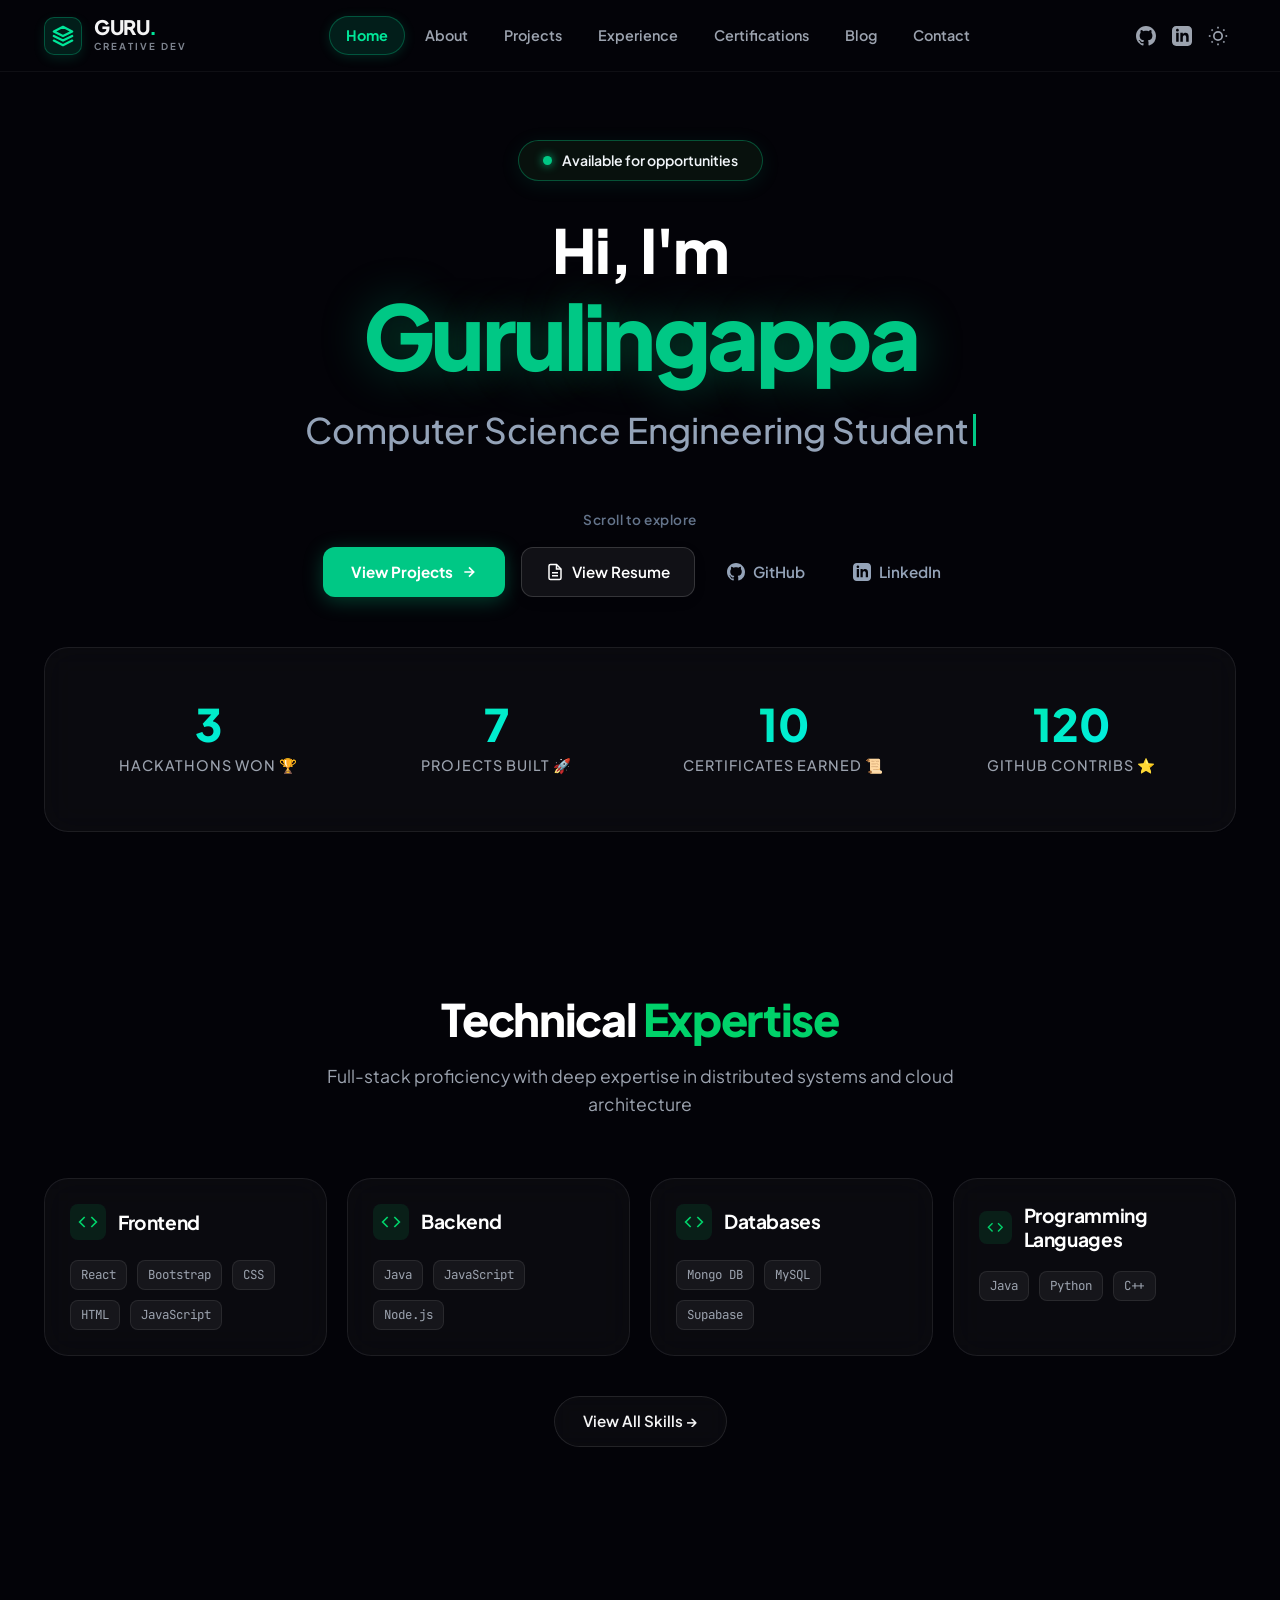
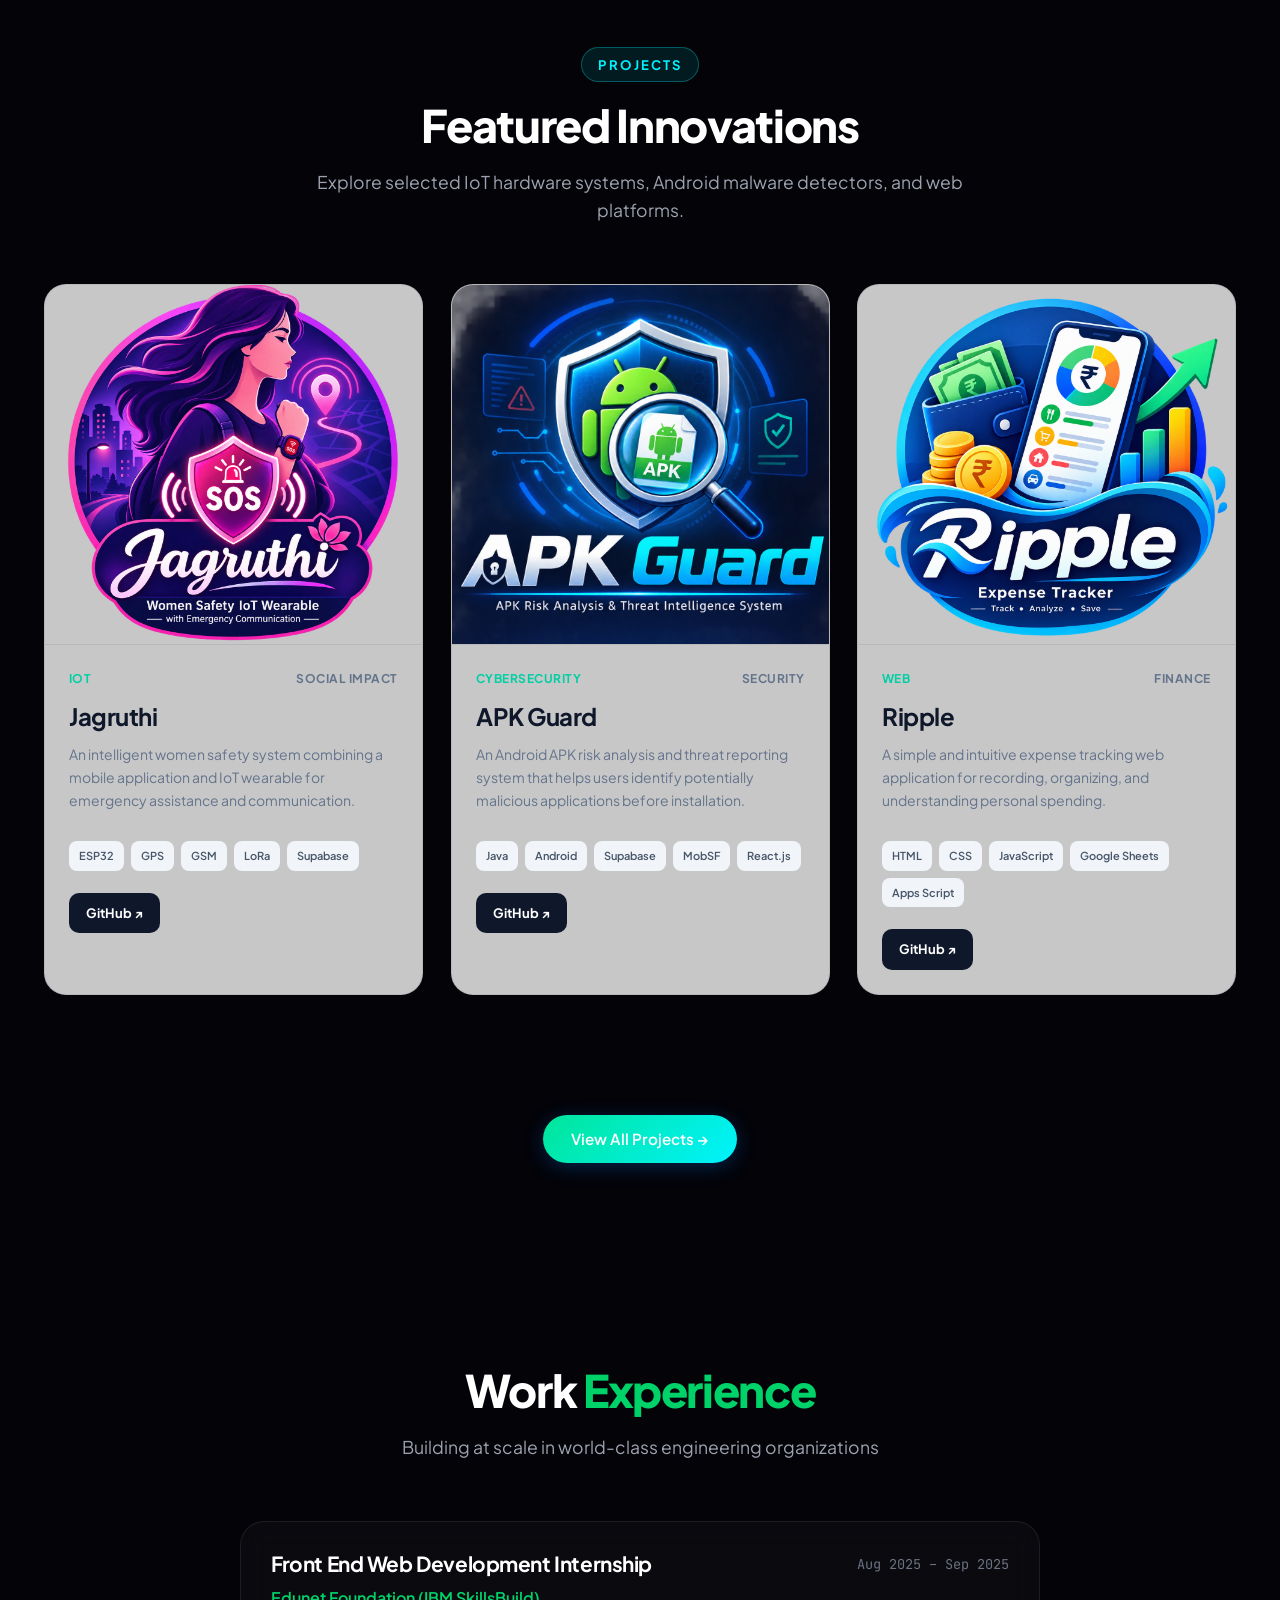
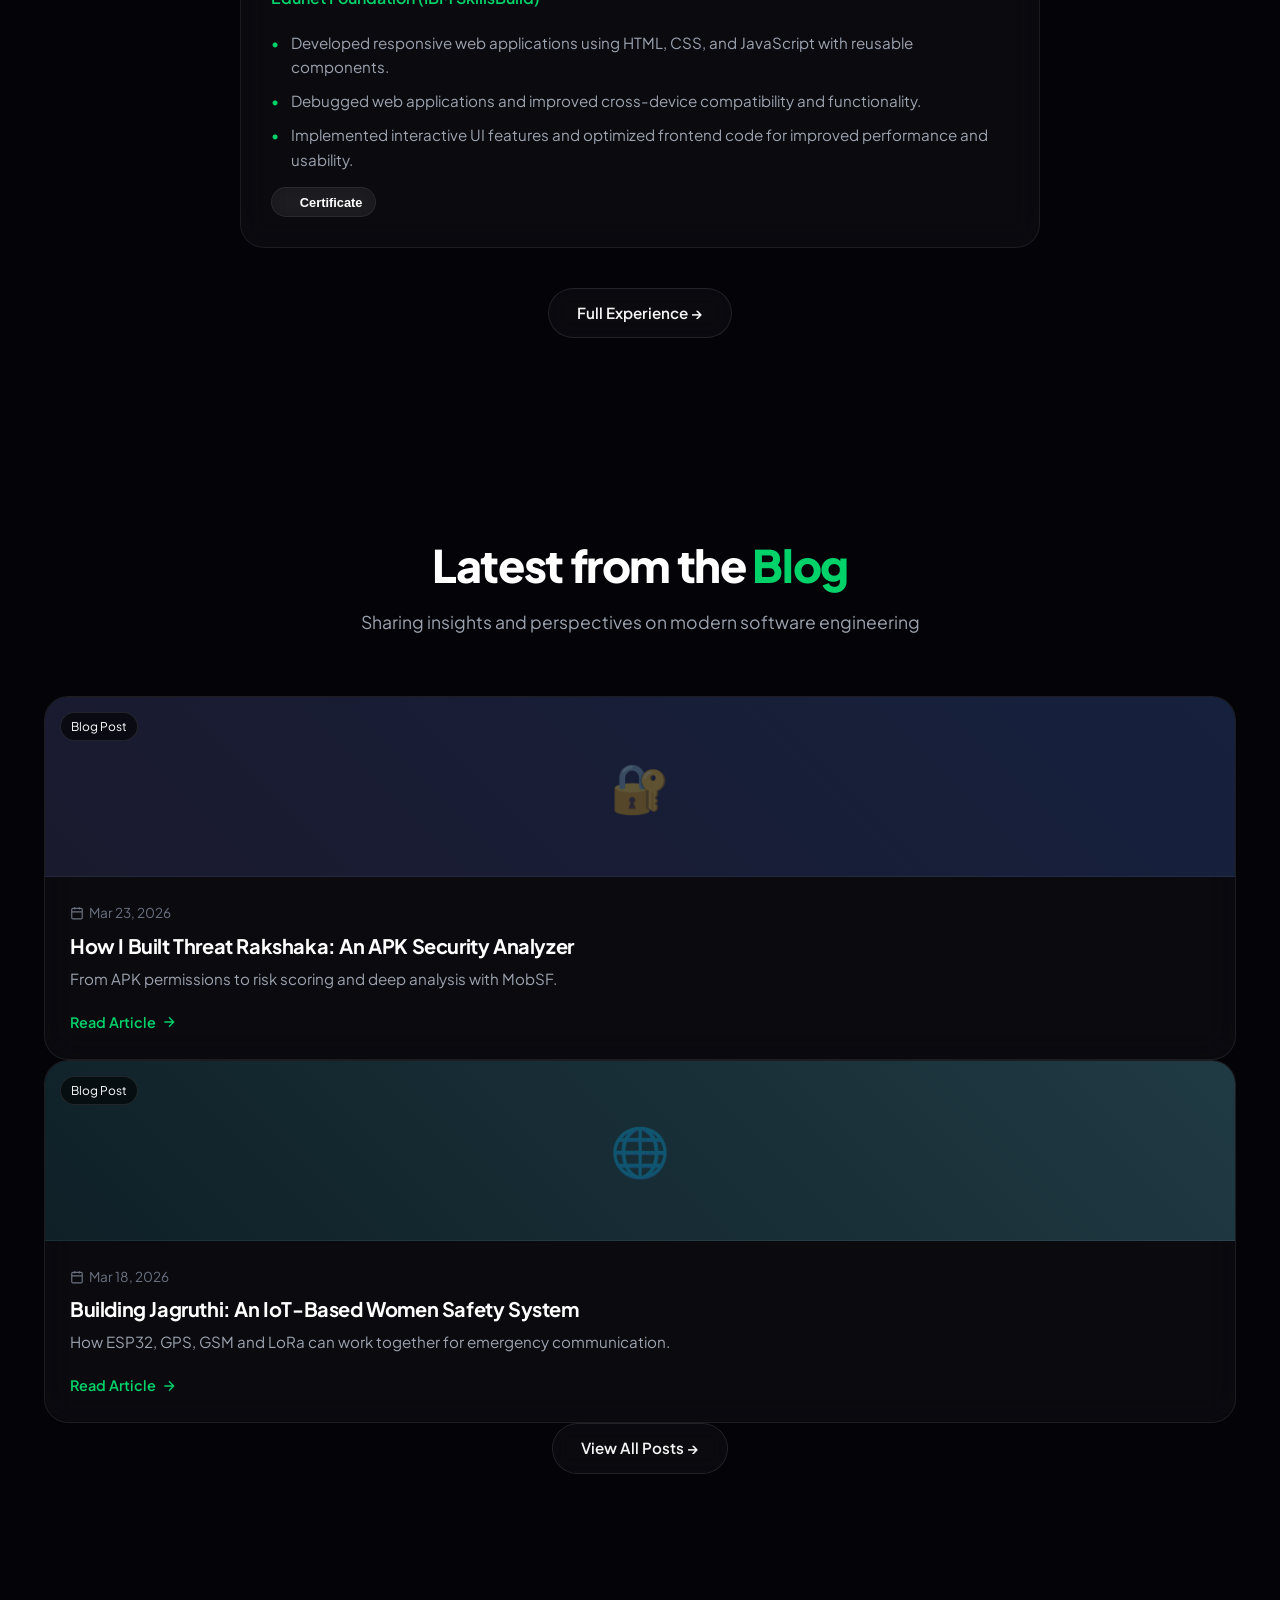
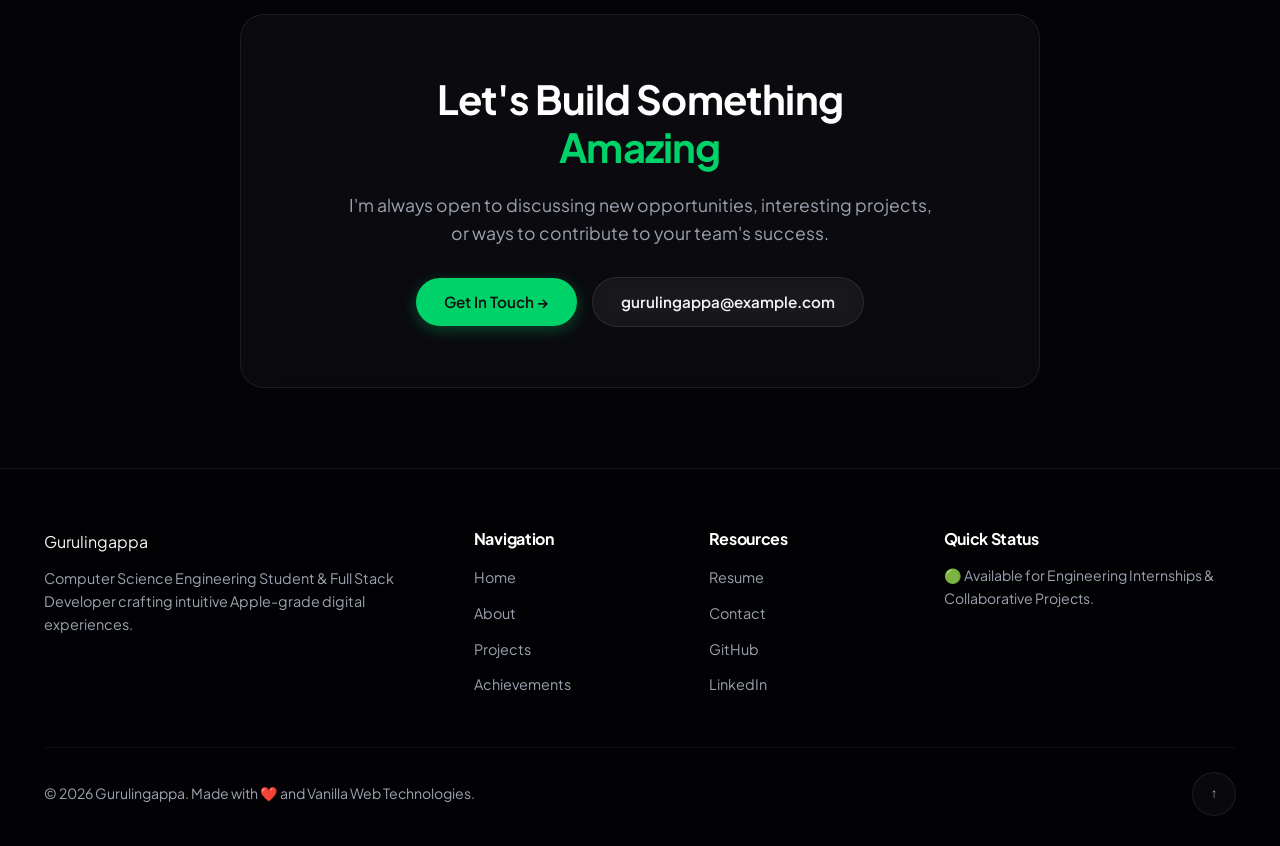
==== commit 2435b1a1: "updated" ====
--- a/index.html
+++ b/index.html
@@ -142,7 +142,7 @@
         <p class="section-subtitle">Full-stack proficiency with deep expertise in distributed systems and cloud architecture</p>
       </div>
 
-      <div class="skills-grid" style="grid-template-columns: repeat(auto-fit, minmax(260px, 1fr)); margin-bottom: 40px; gap: 20px;">
+      <div class="skills-grid" style="grid-template-columns: repeat(auto-fit, minmax(min(260px, 100%), 1fr)); margin-bottom: 40px; gap: 20px;">
         <!-- Frontend -->
         <div class="glass-card reveal-left" style="display: flex; flex-direction: column; padding: 25px;">
           <div style="display: flex; align-items: center; margin-bottom: 20px;">
@@ -358,7 +358,7 @@
         <p class="section-subtitle">Sharing insights and perspectives on modern software engineering</p>
       </div>
 
-      <div class="blog-grid" style="display: grid; grid-template-columns: repeat(auto-fit, minmax(320px, 1fr)); gap: 30px; margin-bottom: 40px; max-width: 900px; margin-left: auto; margin-right: auto;">
+      <div class="blog-grid">
         
         <!-- Card 1 -->
         <div class="glass-card reveal-left" style="display: flex; flex-direction: column; overflow: hidden; padding: 0;">
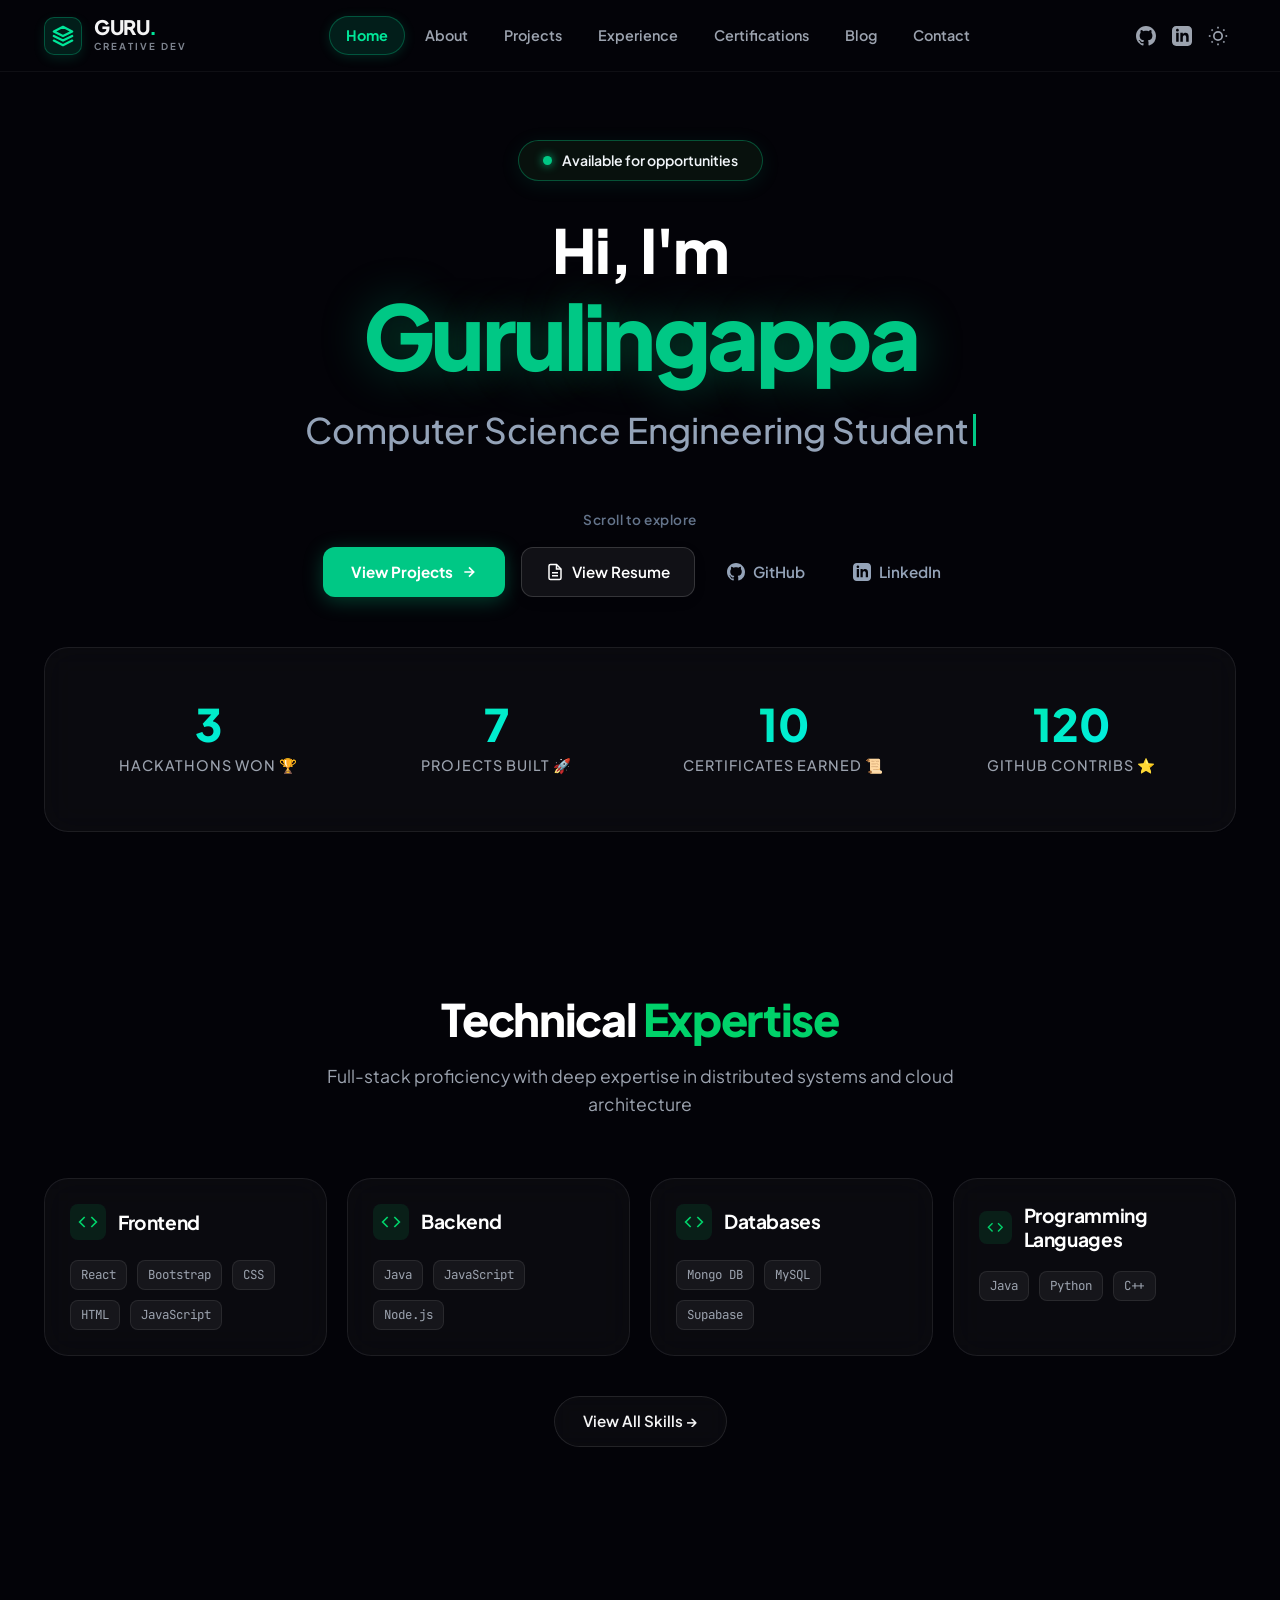
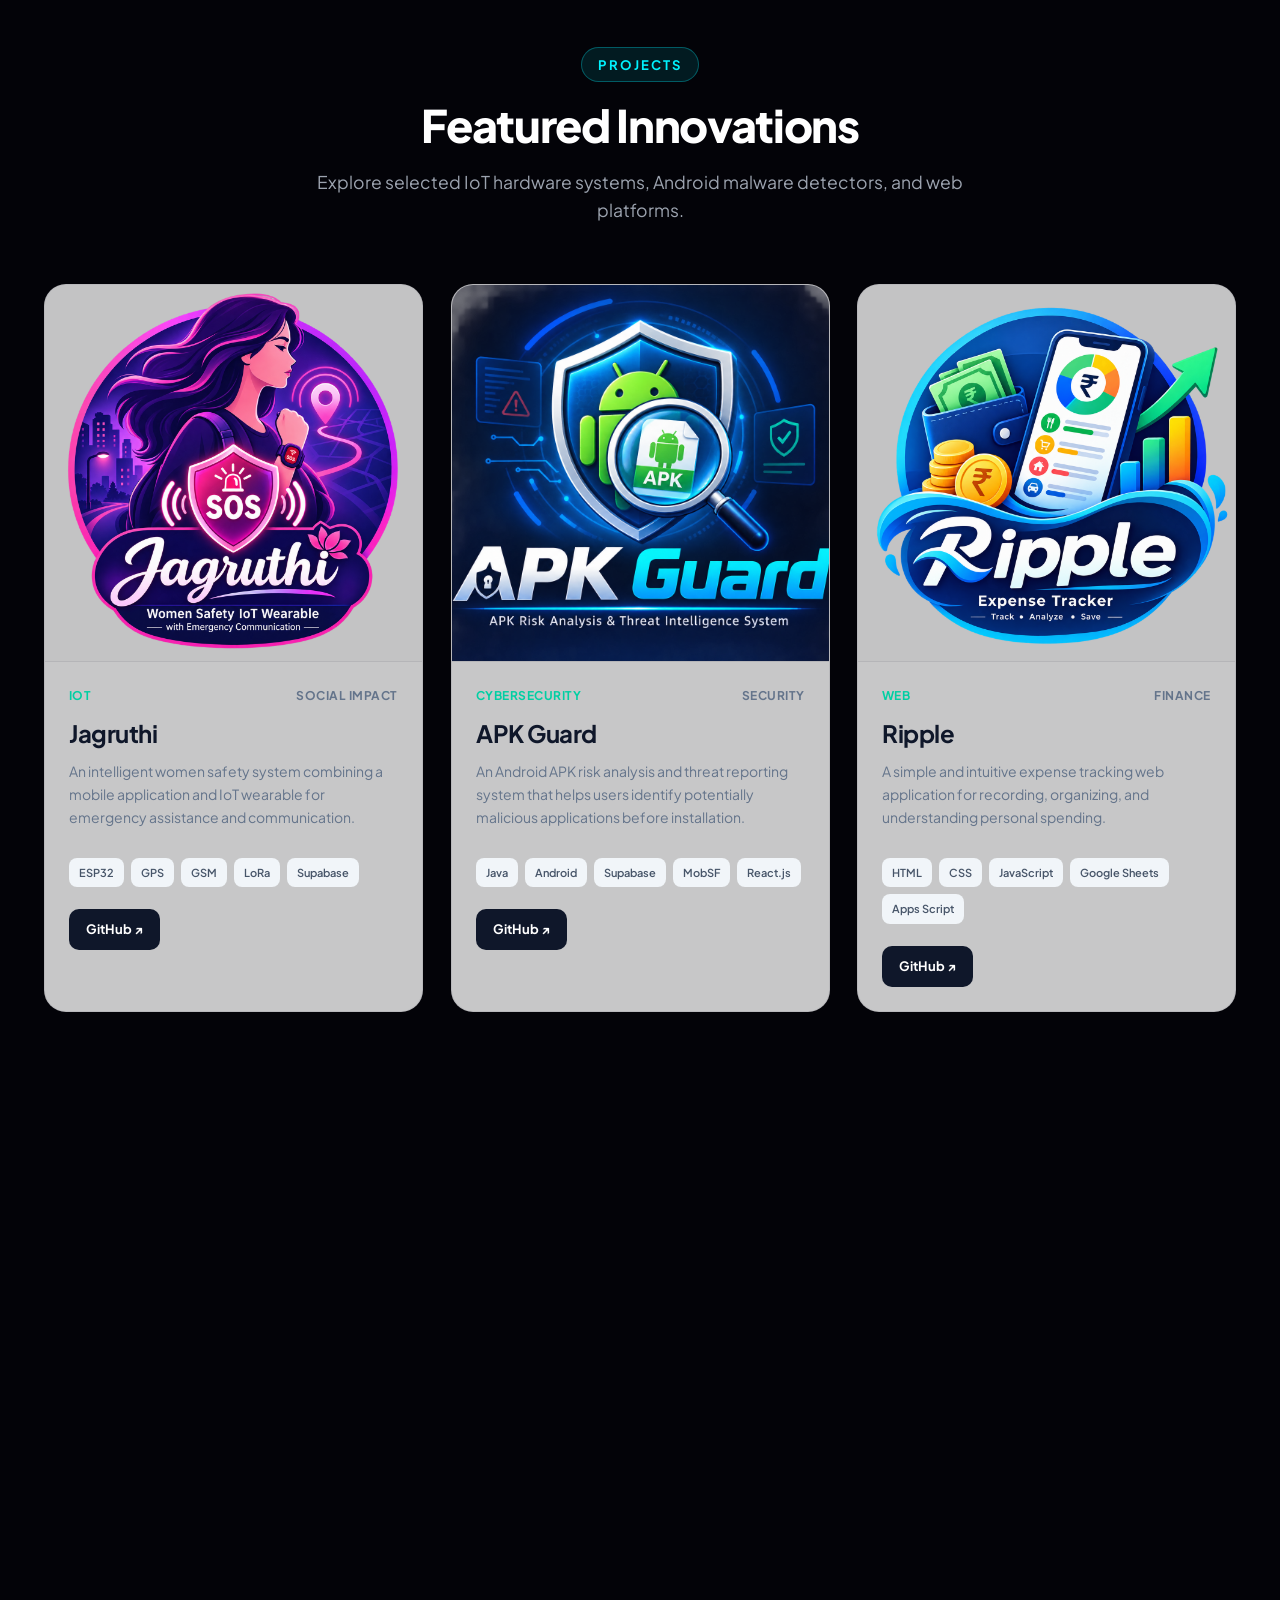
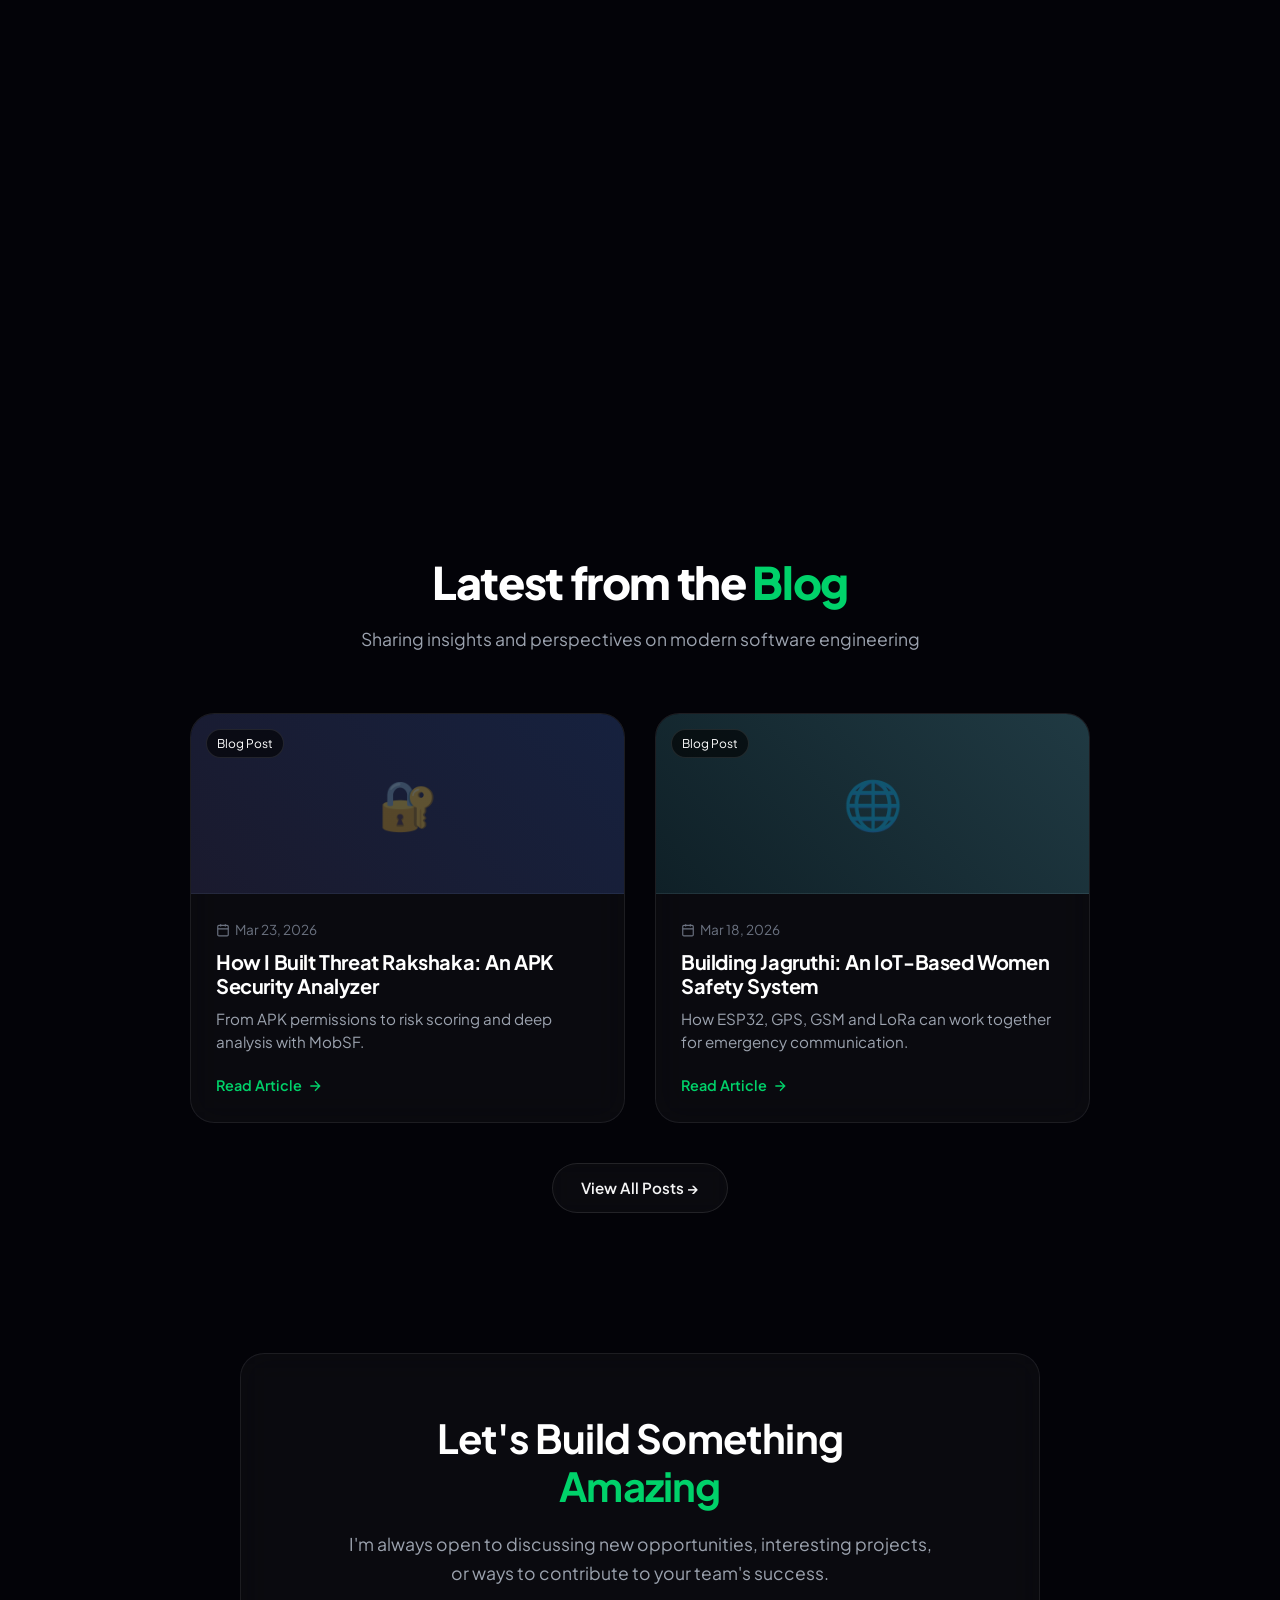
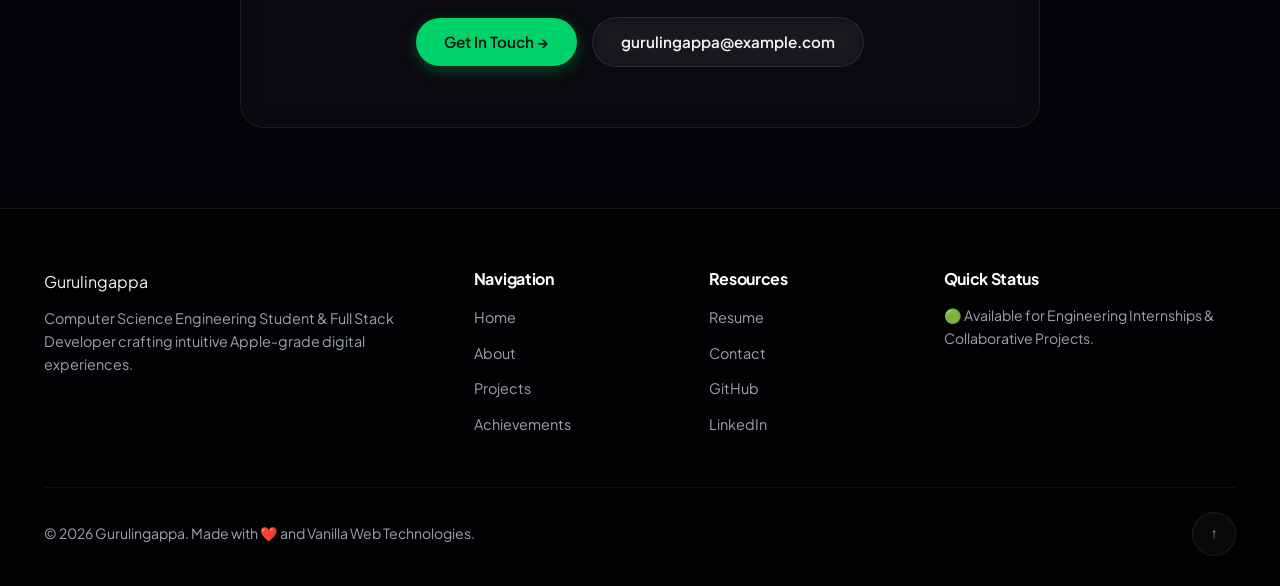
==== commit 9ef7fa50: "Updated contribution to live" ====
--- a/index.html
+++ b/index.html
@@ -127,7 +127,7 @@
           <div class="stat-label">Certificates Earned 📜</div>
         </div>
         <div class="stat-item">
-          <div class="stat-number counter-value" data-target="120">0</div>
+          <div class="stat-number counter-value" id="github-contribs-stat" data-target="120">0</div>
           <div class="stat-label">GitHub Contribs ⭐</div>
         </div>
       </div>
--- a/css/style.css
+++ b/css/style.css
@@ -223,8 +223,10 @@
   position: fixed;
   top: 0;
   left: 0;
-  width: 100vw;
-  height: 100vh;
+  right: 0;
+  bottom: 0;
+  width: 100%;
+  height: 100%;
   z-index: -1;
   pointer-events: none;
 }
@@ -235,6 +237,8 @@
   line-height: 1.2;
   letter-spacing: -0.02em;
   color: #ffffff;
+  overflow-wrap: break-word;
+  word-break: break-word;
 }
 
 .text-gradient {
@@ -533,6 +537,39 @@
   font-size: 1.5rem;
   cursor: pointer;
   z-index: 1002;
+  width: 44px;
+  height: 44px;
+  padding: 0;
+  line-height: 1;
+  text-align: center;
+  transition: transform var(--transition-fast), color var(--transition-fast);
+}
+
+.mobile-toggle:focus-visible {
+  outline: 2px solid var(--accent-mint);
+  border-radius: 8px;
+}
+
+/* Mobile Nav Overlay Backdrop */
+.nav-overlay {
+  position: fixed;
+  inset: 0;
+  background: rgba(0, 0, 0, 0.65);
+  backdrop-filter: blur(8px);
+  -webkit-backdrop-filter: blur(8px);
+  z-index: 999;
+  opacity: 0;
+  visibility: hidden;
+  transition: opacity 0.3s cubic-bezier(0.16, 1, 0.3, 1), visibility 0.3s;
+}
+
+.nav-overlay.active {
+  opacity: 1;
+  visibility: visible;
+}
+
+body.nav-open {
+  overflow: hidden;
 }
 
 /* Buttons System */
@@ -676,23 +713,24 @@
 /* Ambient Radial Glow Orbs */
 .ambient-orb {
   position: fixed;
-  width: 600px;
-  height: 600px;
+  width: min(550px, 80vw);
+  height: min(550px, 80vw);
   border-radius: 50%;
   z-index: -1;
   pointer-events: none;
-  filter: blur(110px);
+  filter: blur(100px);
 }
 
 .orb-1 {
-  top: -160px;
-  left: -160px;
+  top: 0;
+  left: 0;
+  transform: translate(-20%, -20%);
   background: radial-gradient(circle, rgba(0, 230, 153, 0.22) 0%, rgba(0, 200, 133, 0) 70%);
 }
 
 .orb-2 {
-  bottom: -180px;
-  right: -180px;
+  bottom: 0;
+  right: 0;
   background: radial-gradient(circle, rgba(0, 230, 153, 0.18) 0%, rgba(0, 200, 133, 0) 70%);
 }
 
@@ -1012,7 +1050,7 @@
 /* SKILLS SECTION GRID & BARS */
 .skills-grid {
   display: grid;
-  grid-template-columns: repeat(auto-fit, minmax(340px, 1fr));
+  grid-template-columns: repeat(auto-fit, minmax(min(320px, 100%), 1fr));
   gap: 30px;
 }
 
@@ -1302,6 +1340,17 @@
   color: var(--accent-cyan);
 }
 
+/* BLOG SECTION GRID */
+.blog-grid {
+  display: grid;
+  grid-template-columns: repeat(auto-fit, minmax(min(320px, 100%), 1fr));
+  gap: 30px;
+  margin-bottom: 40px;
+  max-width: 900px;
+  margin-left: auto;
+  margin-right: auto;
+}
+
 /* CONTACT FORM & DETAILS */
 .contact-grid {
   display: grid;
@@ -1469,10 +1518,29 @@
 /* Project visual */
 
 .project-image {
-  height: 360px;
+  width: 100%;
+  aspect-ratio: 1 / 1;
+  height: auto;
   padding: 0;
   overflow: hidden;
   border-bottom: 1px solid rgba(15, 23, 42, 0.08);
+  display: flex;
+  align-items: center;
+  justify-content: center;
+  background: rgba(15, 23, 42, 0.02);
+}
+
+.project-image img {
+  width: 100%;
+  height: 100%;
+  object-fit: cover;
+  object-position: center;
+  display: block;
+  transition: transform var(--transition-normal);
+}
+
+.project-card:hover .project-image img {
+  transform: scale(1.03);
 }
 
 .project-placeholder {
@@ -1639,7 +1707,9 @@
   }
 
   .project-image {
-    height: 230px;
+    width: 100%;
+    height: auto;
+    aspect-ratio: 1 / 1;
   }
 
   .project-content h3 {
--- a/css/animations.css
+++ b/css/animations.css
@@ -102,6 +102,17 @@
   transform: scale(1);
 }
 
+@media (max-width: 991px) {
+  .reveal-left,
+  .reveal-right {
+    transform: translateY(30px);
+  }
+  .reveal-left.active,
+  .reveal-right.active {
+    transform: translateY(0);
+  }
+}
+
 /* Stagger Delays */
 .delay-1 { transition-delay: 0.1s; }
 .delay-2 { transition-delay: 0.2s; }
--- a/css/responsive.css
+++ b/css/responsive.css
@@ -1,144 +1,647 @@
 /* ==========================================================================
-   GURULINGAPPA PORTFOLIO - RESPONSIVE BREAKPOINTS
-   Desktop, Laptop, Tablet, Mobile Optimization
+   GURULINGAPPA PORTFOLIO - RESPONSIVE BREAKPOINTS DESIGN SYSTEM
+   Mobile-First & Adaptive Styles for 320px, 360px, 375px, 390px, 
+   414px, 430px, 768px, 1024px, and Desktop viewports.
    ========================================================================== */
 
-/* Laptop & Medium Screens (Max 1199px) */
+/* --------------------------------------------------------------------------
+   0. GLOBAL OVERFLOW & MEDIA SAFETY
+   -------------------------------------------------------------------------- */
+html, body {
+  max-width: 100%;
+  overflow-x: hidden;
+}
+
+img, svg, video, iframe {
+  max-width: 100%;
+  height: auto;
+}
+
+h1, h2, h3, h4, h5, h6, p, span, a {
+  overflow-wrap: break-word;
+  word-break: break-word;
+}
+
+/* --------------------------------------------------------------------------
+   1. LAPTOPS & LARGE TABLETS (Max 1199px)
+   -------------------------------------------------------------------------- */
 @media screen and (max-width: 1199px) {
-  .hero-title {
-    font-size: 3.5rem;
-  }
   .section-title {
     font-size: 2.4rem;
   }
+
   .stats-banner {
     grid-template-columns: repeat(2, 1fr);
     gap: 16px;
   }
+
   .footer-grid {
     grid-template-columns: 1fr 1fr;
     gap: 30px;
   }
+
   .github-stats-grid {
     grid-template-columns: 1fr;
   }
 }
 
-/* Tablet Screens (Max 991px) */
+/* --------------------------------------------------------------------------
+   2. TABLET LANDSCAPE & MEDIUM SCREENS (Max 1024px)
+   -------------------------------------------------------------------------- */
+@media screen and (max-width: 1024px) {
+  .projects-grid {
+    grid-template-columns: repeat(2, 1fr);
+    gap: 24px;
+  }
+
+  .hero-greeting-title {
+    font-size: clamp(2.4rem, 6vw, 3.6rem);
+  }
+
+  .hero-name-mint {
+    font-size: clamp(3.2rem, 8vw, 5.2rem);
+  }
+
+  .hero-typing-wrapper {
+    font-size: clamp(1.4rem, 3.5vw, 2rem);
+  }
+
+  .container {
+    padding: 0 20px;
+  }
+}
+
+/* --------------------------------------------------------------------------
+   3. TABLET PORTRAIT SCREENS (Max 991px)
+   -------------------------------------------------------------------------- */
 @media screen and (max-width: 991px) {
-  .hero-grid {
-    grid-template-columns: 1fr;
-    gap: 50px;
-    text-align: center;
-  }
-  .hero-desc {
-    margin-left: auto;
-    margin-right: auto;
-  }
-  .hero-actions {
-    justify-content: center;
-  }
-  .hero-typing-wrapper {
-    justify-content: center;
-  }
-  .profile-oval-frame {
-    width: 270px;
-    height: 350px;
-  }
-  .contact-grid {
-    grid-template-columns: 1fr;
-  }
+  /* Navigation Drawer */
+  @keyframes slideDrawerIn {
+    from {
+      transform: translateX(100%);
+      opacity: 0;
+    }
+    to {
+      transform: translateX(0);
+      opacity: 1;
+    }
+  }
+
   .nav-links {
+    display: none;
     position: fixed;
     top: 0;
-    right: -100%;
-    width: 280px;
+    right: 0;
+    width: min(300px, 82vw);
     height: 100vh;
+    max-height: 100dvh;
     background: var(--bg-glass-dropdown);
     backdrop-filter: blur(25px);
     -webkit-backdrop-filter: blur(25px);
     flex-direction: column;
-    justify-content: center;
-    gap: 24px;
-    padding: 40px;
-    transition: right var(--transition-normal);
+    justify-content: flex-start;
+    align-items: stretch;
+    gap: 10px;
+    padding: 76px 24px 30px 24px;
+    overflow-y: auto;
+    -webkit-overflow-scrolling: touch;
     border-left: var(--border-subtle);
     box-shadow: -10px 0 30px rgba(0, 0, 0, 0.8);
-  }
+    z-index: 1000;
+  }
+
   .nav-links.active {
-    right: 0;
-  }
+    display: flex;
+    animation: slideDrawerIn 0.3s cubic-bezier(0.16, 1, 0.3, 1) forwards;
+  }
+
+  .nav-link {
+    padding: 12px 18px;
+    font-size: 1rem;
+    width: 100%;
+    text-align: left;
+    border-radius: 12px;
+    display: block;
+  }
+
   .mobile-toggle {
-    display: block;
-  }
-  .nav-socials {
+    display: flex;
+    align-items: center;
+    justify-content: center;
+  }
+
+  /* Hero Adjustments */
+  .hero-section {
+    min-height: auto;
+    padding-top: 110px;
+    padding-bottom: 50px;
+  }
+
+  .hero-grid {
+    grid-template-columns: 1fr;
+    gap: 40px;
+    text-align: center;
+  }
+
+  .hero-desc {
+    margin-left: auto;
+    margin-right: auto;
+  }
+
+  .hero-actions {
+    justify-content: center;
+  }
+
+  .hero-typing-wrapper {
+    justify-content: center;
+  }
+
+  .profile-oval-frame {
+    width: 260px;
+    height: 340px;
+  }
+
+  /* Contact Grid */
+  .contact-grid {
+    grid-template-columns: 1fr;
+    gap: 30px;
+  }
+
+  .experience-list {
+    width: 100%;
+  }
+
+  /* Prevent horizontal offset of reveal animations on tablet and mobile */
+  .reveal-left,
+  .reveal-right {
+    transform: translateY(25px);
+  }
+
+  .reveal-left.active,
+  .reveal-right.active {
+    transform: translateY(0);
+  }
+}
+
+/* --------------------------------------------------------------------------
+   4. LARGE MOBILE & COMPACT TABLETS (Max 768px)
+   -------------------------------------------------------------------------- */
+@media screen and (max-width: 768px) {
+  .section {
+    padding: 60px 0;
+  }
+
+  /* Override excessive inline padding-top: 140px on first sections for mobile */
+  section.section[style*="padding-top: 140px"],
+  section[style*="padding-top: 140px"] {
+    padding-top: 90px !important;
+  }
+
+  /* Header Optimization */
+  .navbar {
+    padding: 12px 0;
+  }
+
+  .navbar.scrolled {
+    padding: 8px 0;
+  }
+
+  /* Hide extra social icons from mobile header to prevent logo collision */
+  .nav-actions .nav-action-icon:not(.theme-toggle-btn) {
     display: none;
   }
-}
-
-/* Mobile Screens (Max 767px) */
-@media screen and (max-width: 767px) {
-  .section {
-    padding: 70px 0;
-  }
-  .hero-title {
-    font-size: 2.5rem;
-  }
+
+  .nav-actions {
+    gap: 6px;
+  }
+
+  /* Typography Clamps */
+  .section-title {
+    font-size: clamp(1.8rem, 5vw, 2.4rem);
+  }
+
+  .section-subtitle {
+    font-size: 0.95rem;
+    margin-bottom: 24px;
+  }
+
+  .hero-greeting-title {
+    font-size: clamp(1.8rem, 6.5vw, 2.8rem);
+  }
+
+  .hero-name-mint {
+    font-size: clamp(2.4rem, 9.5vw, 4.2rem);
+    margin-bottom: 12px;
+    line-height: 1.1;
+  }
+
   .hero-typing-wrapper {
-    font-size: 1.25rem;
-  }
-  .hero-actions {
+    font-size: clamp(1.1rem, 4.2vw, 1.6rem);
+    min-height: 44px;
+    margin-bottom: 26px;
+  }
+
+  /* Hero CTA Buttons Stacking */
+  .hero-action-bar {
+    width: 100%;
+  }
+
+  .hero-button-row {
     flex-direction: column;
     width: 100%;
-  }
-  .hero-actions .btn {
-    width: 100%;
-  }
-  .stats-banner {
-    grid-template-columns: 1fr 1fr;
-  }
-  .stat-number {
-    font-size: 2.2rem;
-  }
+    max-width: 320px;
+    margin: 0 auto;
+    gap: 12px;
+  }
+
+  .hero-button-row .btn,
+  .hero-button-row .hero-link-btn {
+    width: 100%;
+    justify-content: center;
+    padding: 13px 20px;
+    font-size: 0.95rem;
+    box-sizing: border-box;
+  }
+
+  .scroll-explore-text {
+    display: none;
+  }
+
+  /* Projects Section */
   .projects-grid {
     grid-template-columns: 1fr;
-  }
+    gap: 24px;
+    margin-top: 30px;
+    padding-bottom: 40px;
+  }
+
+  .project-image {
+    width: 100%;
+    height: auto;
+    aspect-ratio: 1 / 1;
+  }
+
+  .project-content {
+    padding: 20px;
+  }
+
+  .project-content h3 {
+    font-size: 1.3rem;
+  }
+
+  .project-tags {
+    display: flex;
+    flex-wrap: wrap;
+    gap: 6px;
+    margin-top: 14px;
+  }
+
+  .project-tags span {
+    padding: 4px 8px;
+    font-size: 10.5px;
+  }
+
+  .project-actions {
+    margin-top: 16px;
+  }
+
+  .project-btn {
+    min-height: 44px;
+    padding: 10px 18px;
+  }
+
+  /* Filter Buttons */
+  .filter-container {
+    display: flex;
+    flex-wrap: wrap;
+    justify-content: center;
+    gap: 8px;
+    margin-bottom: 30px;
+    max-width: 100%;
+  }
+
+  .filter-btn {
+    padding: 7px 16px;
+    font-size: 0.85rem;
+    min-height: 38px;
+  }
+
+  /* Blog Grid */
+  .blog-grid {
+    grid-template-columns: 1fr;
+    gap: 24px;
+    margin-bottom: 30px;
+  }
+
+  /* Experience Section */
+  .experience-list .glass-card {
+    padding: 20px;
+  }
+
+  .experience-list .glass-card > div:first-child {
+    flex-direction: column;
+    align-items: flex-start !important;
+    gap: 6px;
+    margin-bottom: 12px;
+  }
+
+  /* Hackathons Grid */
+  .skills-grid {
+    grid-template-columns: 1fr;
+    gap: 20px;
+  }
+
+  /* Timeline */
+  .timeline-item {
+    padding-left: 48px;
+    margin-bottom: 32px;
+  }
+
+  /* Certificates */
   .cert-grid {
     grid-template-columns: 1fr;
-  }
+    gap: 20px;
+  }
+
+  .cert-img-wrapper {
+    height: clamp(170px, 48vw, 220px);
+  }
+
+  .cert-card {
+    padding: 16px;
+  }
+
+  .modal-content {
+    width: 95%;
+    max-height: 80vh;
+    object-fit: contain;
+  }
+
+  .modal-close {
+    top: 12px;
+    right: 16px;
+    font-size: 32px;
+    padding: 6px;
+  }
+
+  /* Contact Page */
+  .contact-grid {
+    grid-template-columns: 1fr;
+    gap: 24px;
+  }
+
+  .contact-grid .glass-card {
+    padding: 24px 20px;
+  }
+
+  .form-input,
+  .form-textarea {
+    font-size: 16px; /* Prevents auto-zoom on mobile iOS */
+    padding: 12px 16px;
+  }
+
+  /* Social links on contact page */
+  .contact-grid .glass-card > div:last-child {
+    flex-wrap: wrap;
+    gap: 10px;
+  }
+
+  .contact-grid .glass-card > div:last-child .btn {
+    width: 100%;
+    text-align: center;
+  }
+
+  /* Footer */
+  .footer {
+    padding: 40px 0 24px;
+  }
+
   .footer-grid {
     grid-template-columns: 1fr;
-  }
+    gap: 28px;
+    text-align: center;
+  }
+
+  .footer-brand p {
+    max-width: 400px;
+    margin: 12px auto 0;
+  }
+
+  .footer-links {
+    display: flex;
+    flex-wrap: wrap;
+    justify-content: center;
+    gap: 12px;
+  }
+
   .footer-bottom {
     flex-direction: column;
     gap: 16px;
     text-align: center;
   }
+
+  /* Floating badges if present */
   .floating-tech-badge {
     padding: 6px 12px;
     font-size: 0.75rem;
   }
-  .badge-pos-1 { left: -10px; }
-  .badge-pos-2 { right: -10px; }
-  .badge-pos-3 { left: -10px; }
+  .badge-pos-1 { left: -6px; }
+  .badge-pos-2 { right: -6px; }
+  .badge-pos-3 { left: -6px; }
   .badge-pos-4 { right: 0px; }
 }
 
-/* Small Mobile Screens (Max 480px) */
+/* --------------------------------------------------------------------------
+   5. STANDARD MOBILE SCREENS (Max 480px)
+   -------------------------------------------------------------------------- */
 @media screen and (max-width: 480px) {
   .container {
     padding: 0 16px;
   }
-  .hero-title {
-    font-size: 2.1rem;
-  }
-  .section-title {
-    font-size: 1.9rem;
-  }
+
+  /* Stats Banner */
   .stats-banner {
-    grid-template-columns: 1fr;
-  }
+    grid-template-columns: 1fr 1fr;
+    gap: 12px;
+    padding: 16px 12px;
+    margin-top: 32px;
+  }
+
+  .stat-item {
+    padding: 12px 8px;
+  }
+
+  .stat-number {
+    font-size: clamp(1.8rem, 6.5vw, 2.2rem);
+  }
+
+  .stat-label {
+    font-size: 0.75rem;
+    letter-spacing: 0.5px;
+  }
+
+  .availability-badge {
+    font-size: 0.78rem;
+    padding: 6px 16px;
+    margin-bottom: 20px;
+    gap: 8px;
+  }
+
+  .btn {
+    padding: 11px 20px;
+    font-size: 0.9rem;
+    white-space: normal;
+  }
+
+  /* Ensure scroll reveals don't offset offscreen */
+  .reveal-left,
+  .reveal-right {
+    transform: translateY(20px);
+  }
+
+  /* Scaled Ambient Orbs on mobile */
+  .ambient-orb {
+    width: min(300px, 70vw);
+    height: min(300px, 70vw);
+    filter: blur(75px);
+  }
+
+  .orb-1 {
+    top: 0;
+    left: 0;
+    transform: translate(-20%, -20%);
+  }
+
+  .orb-2 {
+    bottom: 0;
+    right: 0;
+    transform: translate(0, 0);
+  }
+
+  /* CTA Section in Index */
+  #cta .glass-card {
+    padding: 36px 20px !important;
+  }
+
+  #cta h2 {
+    font-size: 1.85rem !important;
+  }
+
+  #cta p {
+    font-size: 0.95rem !important;
+  }
+
+  #cta .btn {
+    width: 100%;
+    box-sizing: border-box;
+    word-break: break-all;
+  }
+}
+
+/* --------------------------------------------------------------------------
+   6. ULTRA-COMPACT MOBILE SCREENS (Max 360px: 360px & 320px)
+   -------------------------------------------------------------------------- */
+@media screen and (max-width: 360px) {
+  .container {
+    padding: 0 12px;
+  }
+
+  /* Navbar Brand adjustments */
+  .brand-logo-container {
+    gap: 8px;
+  }
+
+  .brand-icon-box {
+    width: 34px;
+    height: 34px;
+    font-size: 1rem;
+  }
+
+  .brand-title {
+    font-size: 1.1rem;
+  }
+
+  .brand-subtitle {
+    display: none; /* Hide 6px subtitle on tiny screens to avoid header crowding */
+  }
+
+  .mobile-toggle {
+    width: 38px;
+    height: 38px;
+    font-size: 1.3rem;
+  }
+
+  .theme-toggle-btn {
+    width: 34px;
+    height: 34px;
+  }
+
+  /* Hero Typography for 320px/360px */
+  .hero-greeting-title {
+    font-size: 1.7rem;
+  }
+
+  .hero-name-mint {
+    font-size: 2.3rem;
+  }
+
+  .hero-typing-wrapper {
+    font-size: 1.05rem;
+    min-height: 40px;
+  }
+
+  .stats-banner {
+    grid-template-columns: 1fr;
+    gap: 10px;
+  }
+
+  .filter-btn {
+    padding: 6px 12px;
+    font-size: 0.78rem;
+  }
+
   .timeline-item {
-    padding-left: 45px;
-  }
-}
+    padding-left: 38px;
+  }
+
+  .timeline-dot {
+    left: 8px;
+    width: 16px;
+    height: 16px;
+  }
+
+  .timeline::before {
+    left: 15px;
+  }
+
+  #cta .glass-card {
+    padding: 28px 14px !important;
+  }
+}
+
+/* --------------------------------------------------------------------------
+   7. ACCESSIBILITY - PREFERS REDUCED MOTION
+   -------------------------------------------------------------------------- */
+@media (prefers-reduced-motion: reduce) {
+  *,
+  *::before,
+  *::after {
+    animation-duration: 0.01ms !important;
+    animation-iteration-count: 1 !important;
+    transition-duration: 0.01ms !important;
+    scroll-behavior: auto !important;
+  }
+
+  .ambient-orb {
+    animation: none !important;
+  }
+
+  .reveal,
+  .reveal-left,
+  .reveal-right,
+  .reveal-zoom {
+    opacity: 1 !important;
+    transform: none !important;
+    transition: none !important;
+  }
+}
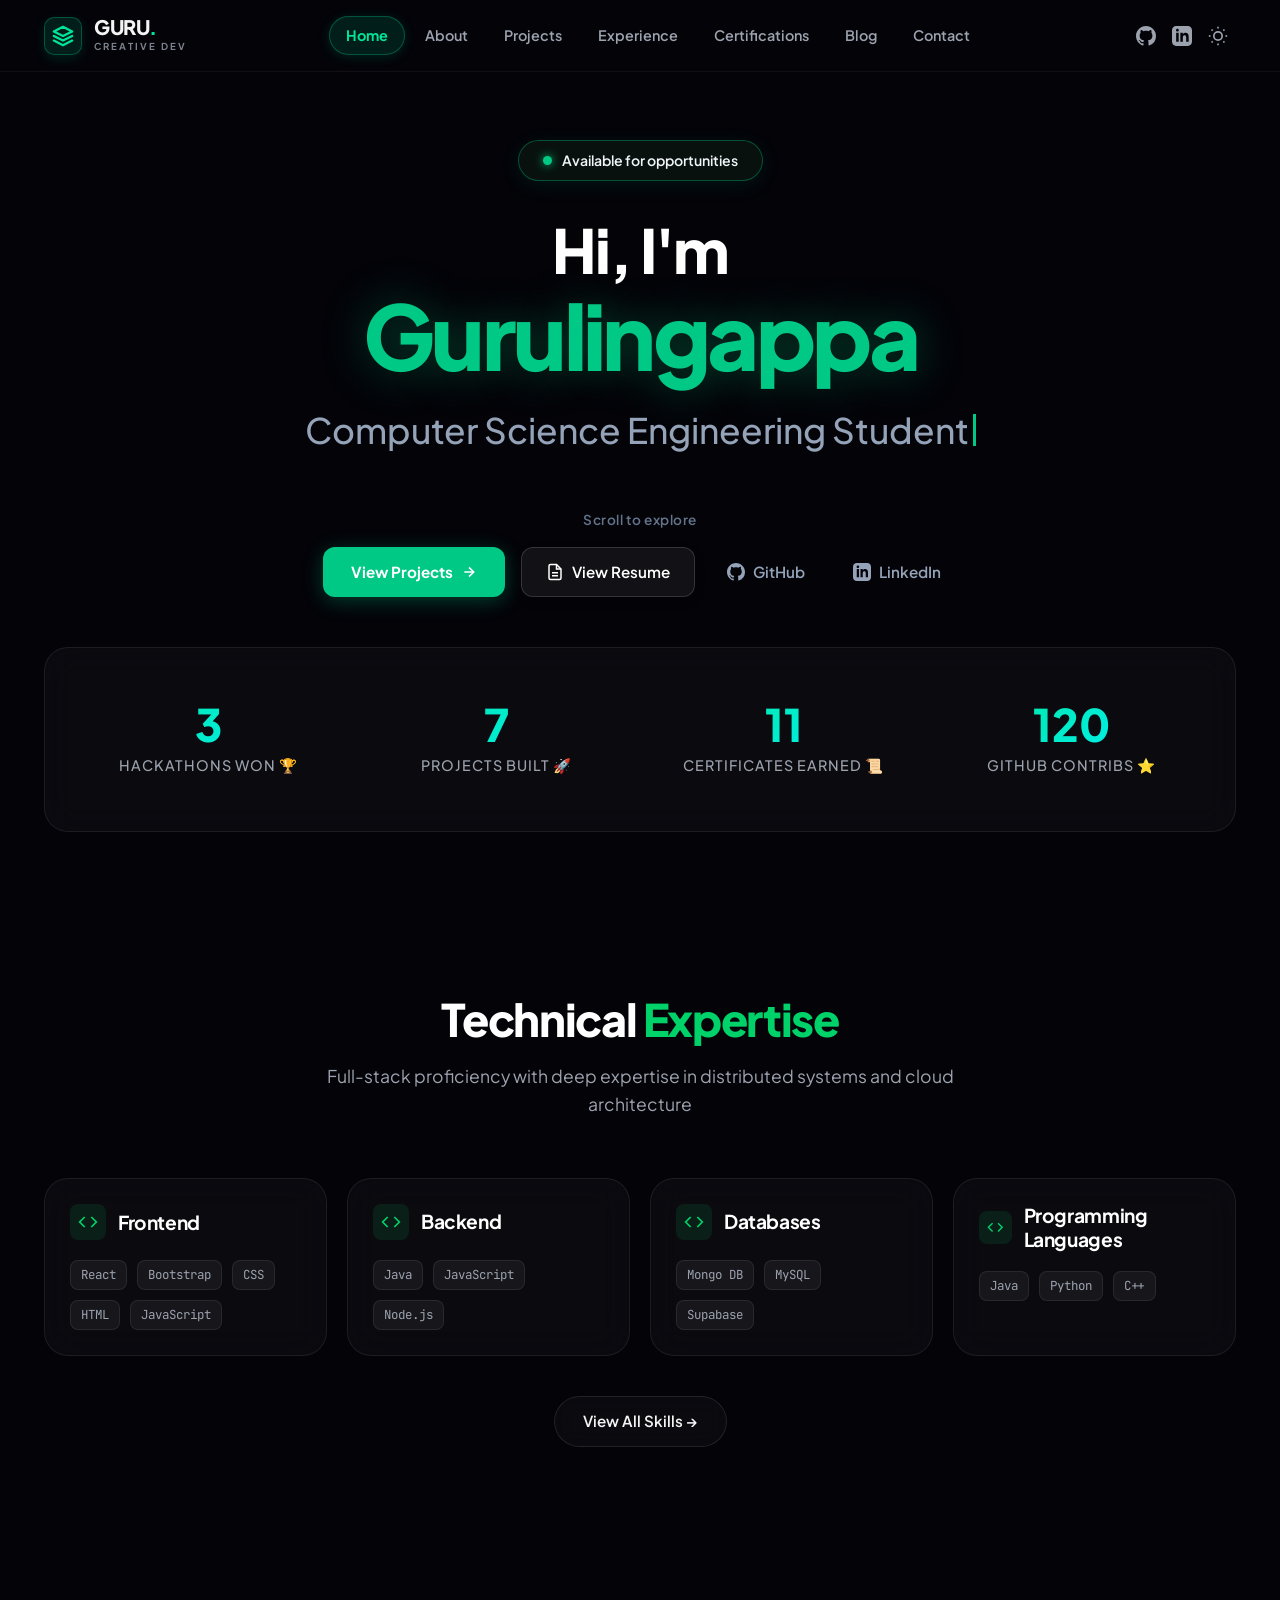
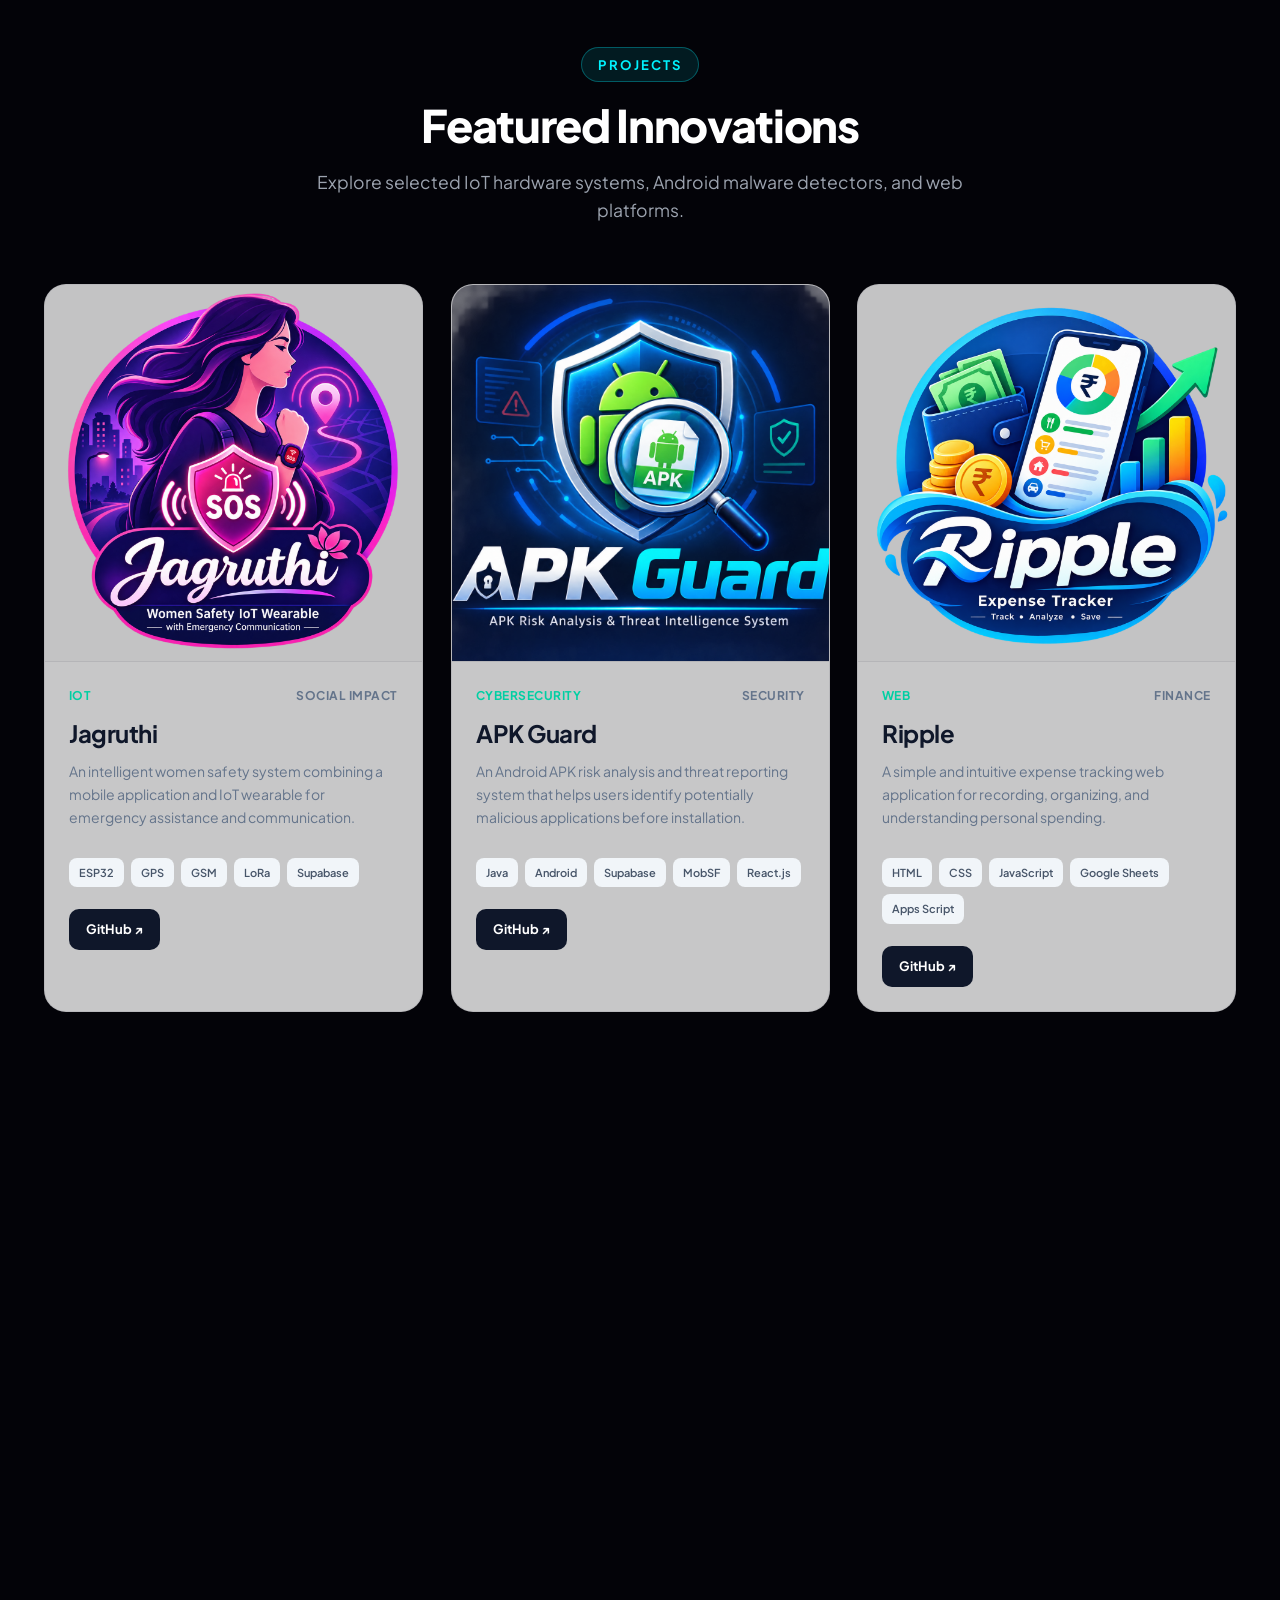
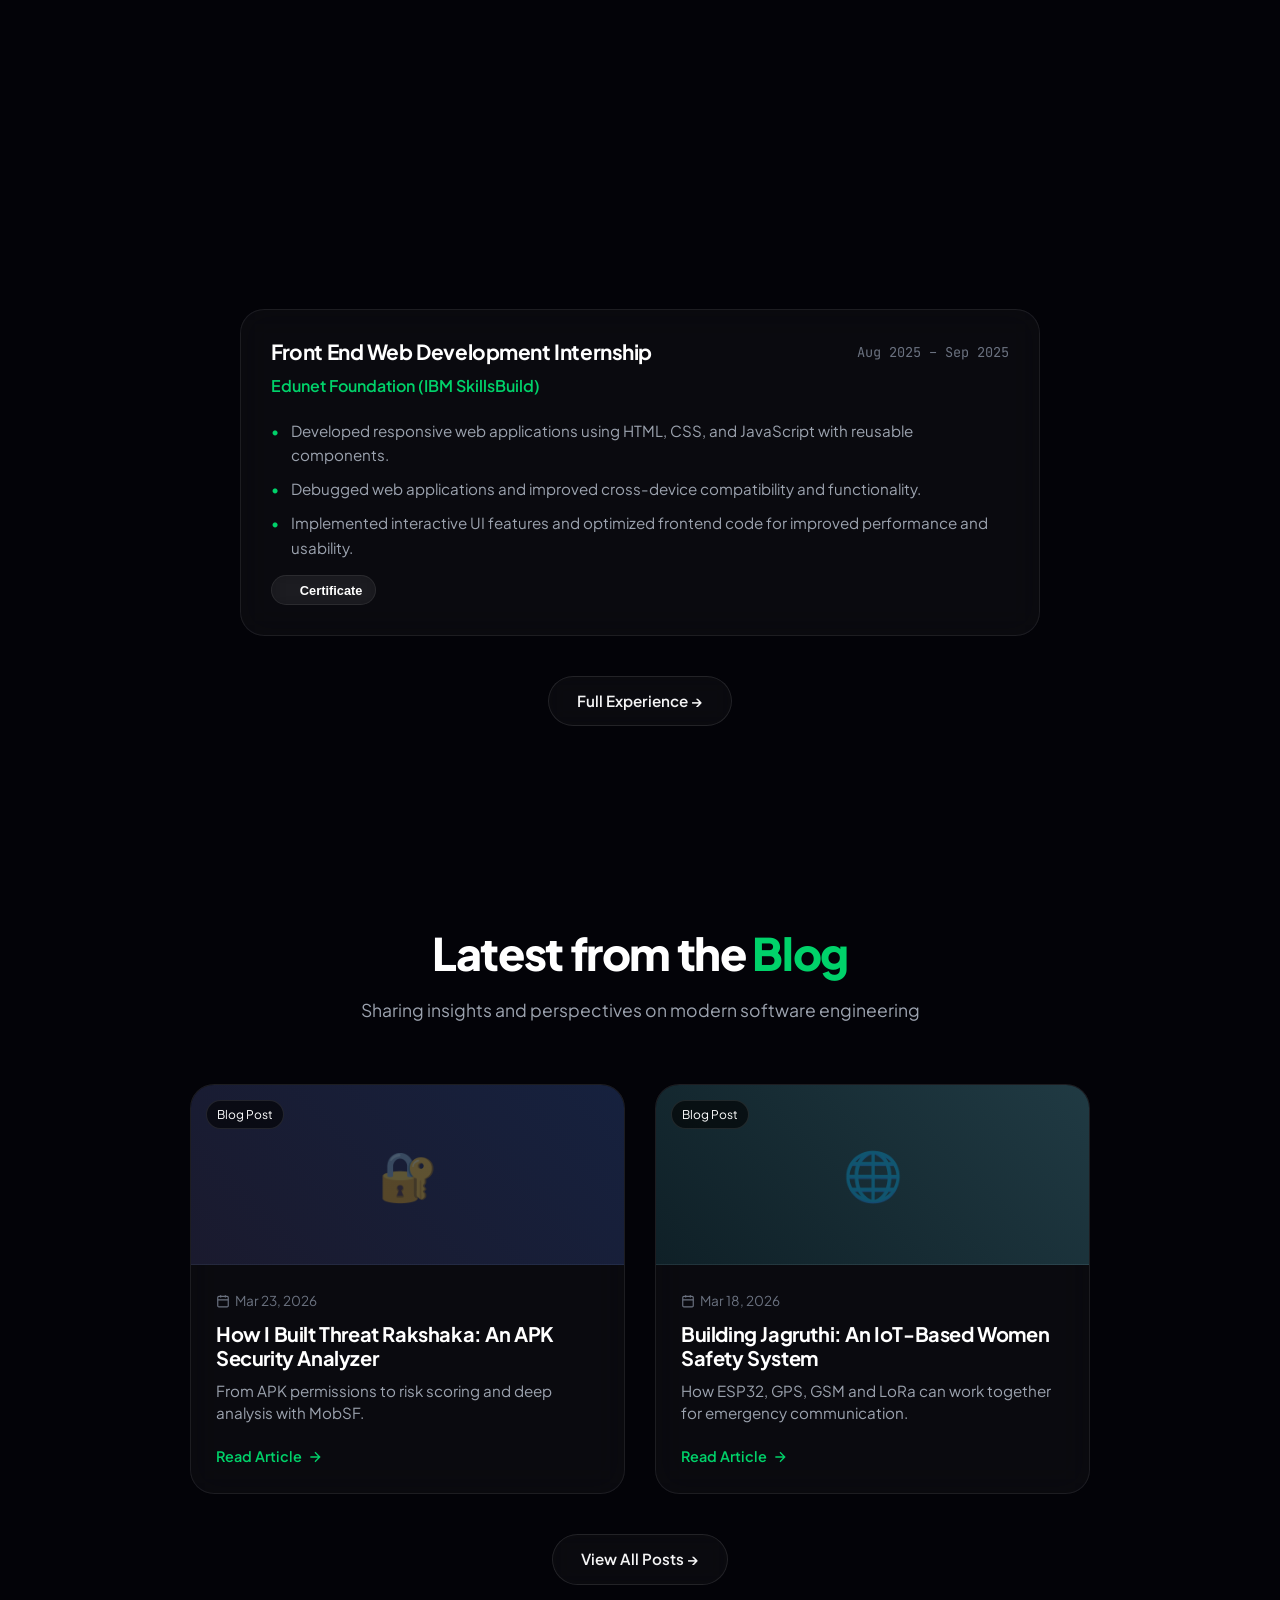
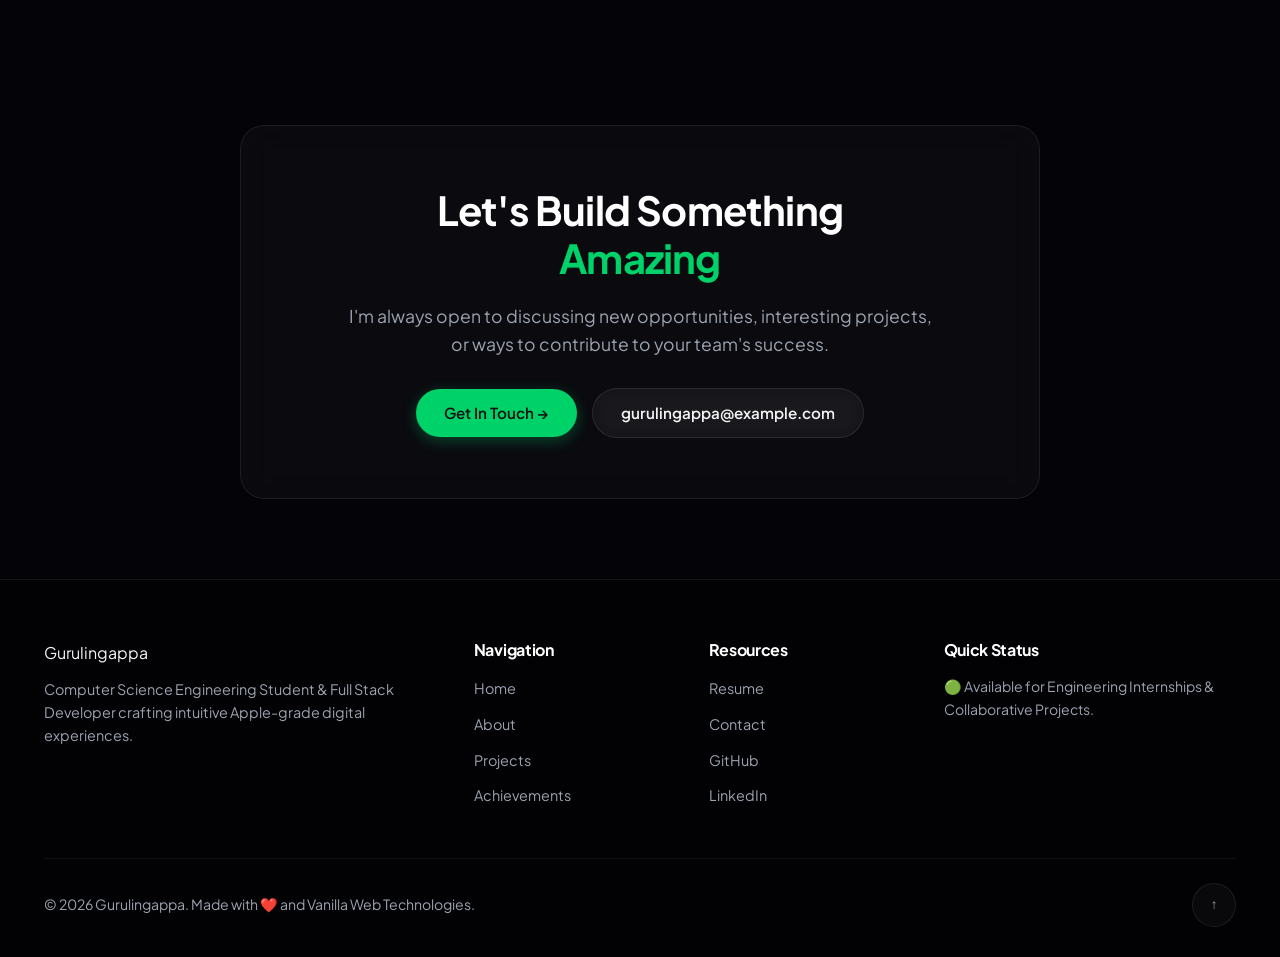
==== commit f53e18aa: "ADDED New achivement" ====
--- a/index.html
+++ b/index.html
@@ -123,7 +123,7 @@
           <div class="stat-label">Projects Built 🚀</div>
         </div>
         <div class="stat-item">
-          <div class="stat-number counter-value" data-target="10">0</div>
+          <div class="stat-number counter-value" data-target="11">0</div>
           <div class="stat-label">Certificates Earned 📜</div>
         </div>
         <div class="stat-item">
@@ -326,6 +326,23 @@
         
         <div class="glass-card reveal" style="padding: 30px; text-align: left;">
           <div style="display: flex; justify-content: space-between; align-items: center; margin-bottom: 8px;">
+            <h3 style="margin: 0; font-size: 1.3rem;">Data Analytics Virtual Internship</h3>
+            <span style="font-family: var(--font-mono); font-size: 0.85rem; color: var(--text-dim);">Aug 2026 &ndash; Sep 2026</span>
+          </div>
+          <div style="color: #00d26a; font-weight: 600; margin-bottom: 20px;">Vodafone Idea Foundation &amp; _VOIS (AICTE &amp; Edunet Foundation)</div>
+          
+          <ul style="list-style: none; margin: 0; padding-left: 0; color: var(--text-muted); font-size: 0.95rem;">
+            <li style="margin-bottom: 10px; position: relative; padding-left: 20px;"><span style="color: #00d26a; position: absolute; left: 0;">•</span> Completed a 4-week virtual internship on Data Analytics under the AICTE and &lsquo;_VOIS for Tech University Engagement Program&rsquo; implemented by Edunet Foundation.</li>
+            <li style="margin-bottom: 10px; position: relative; padding-left: 20px;"><span style="color: #00d26a; position: absolute; left: 0;">•</span> Performed exploratory data analysis (EDA), data cleaning, statistical evaluation, and interactive visual reporting.</li>
+            <li style="position: relative; padding-left: 20px;"><span style="color: #00d26a; position: absolute; left: 0;">•</span> Extracted actionable insights and business intelligence from complex datasets to solve real-world analytical problems.</li>
+          </ul>
+          <button onclick="openModal('assets/certificates/VOIS.jpg')" class="btn btn-secondary" style="font-size: 0.8rem; padding: 0.4rem 0.8rem; margin-top: 15px;">
+            <i class="fas fa-external-link-alt" style="margin-right: 5px;"></i> Certificate
+          </button>
+        </div>
+
+        <div class="glass-card reveal" style="padding: 30px; text-align: left;">
+          <div style="display: flex; justify-content: space-between; align-items: center; margin-bottom: 8px;">
             <h3 style="margin: 0; font-size: 1.3rem;">Front End Web Development Internship</h3>
             <span style="font-family: var(--font-mono); font-size: 0.85rem; color: var(--text-dim);">Aug 2025 &ndash; Sep 2025</span>
           </div>
